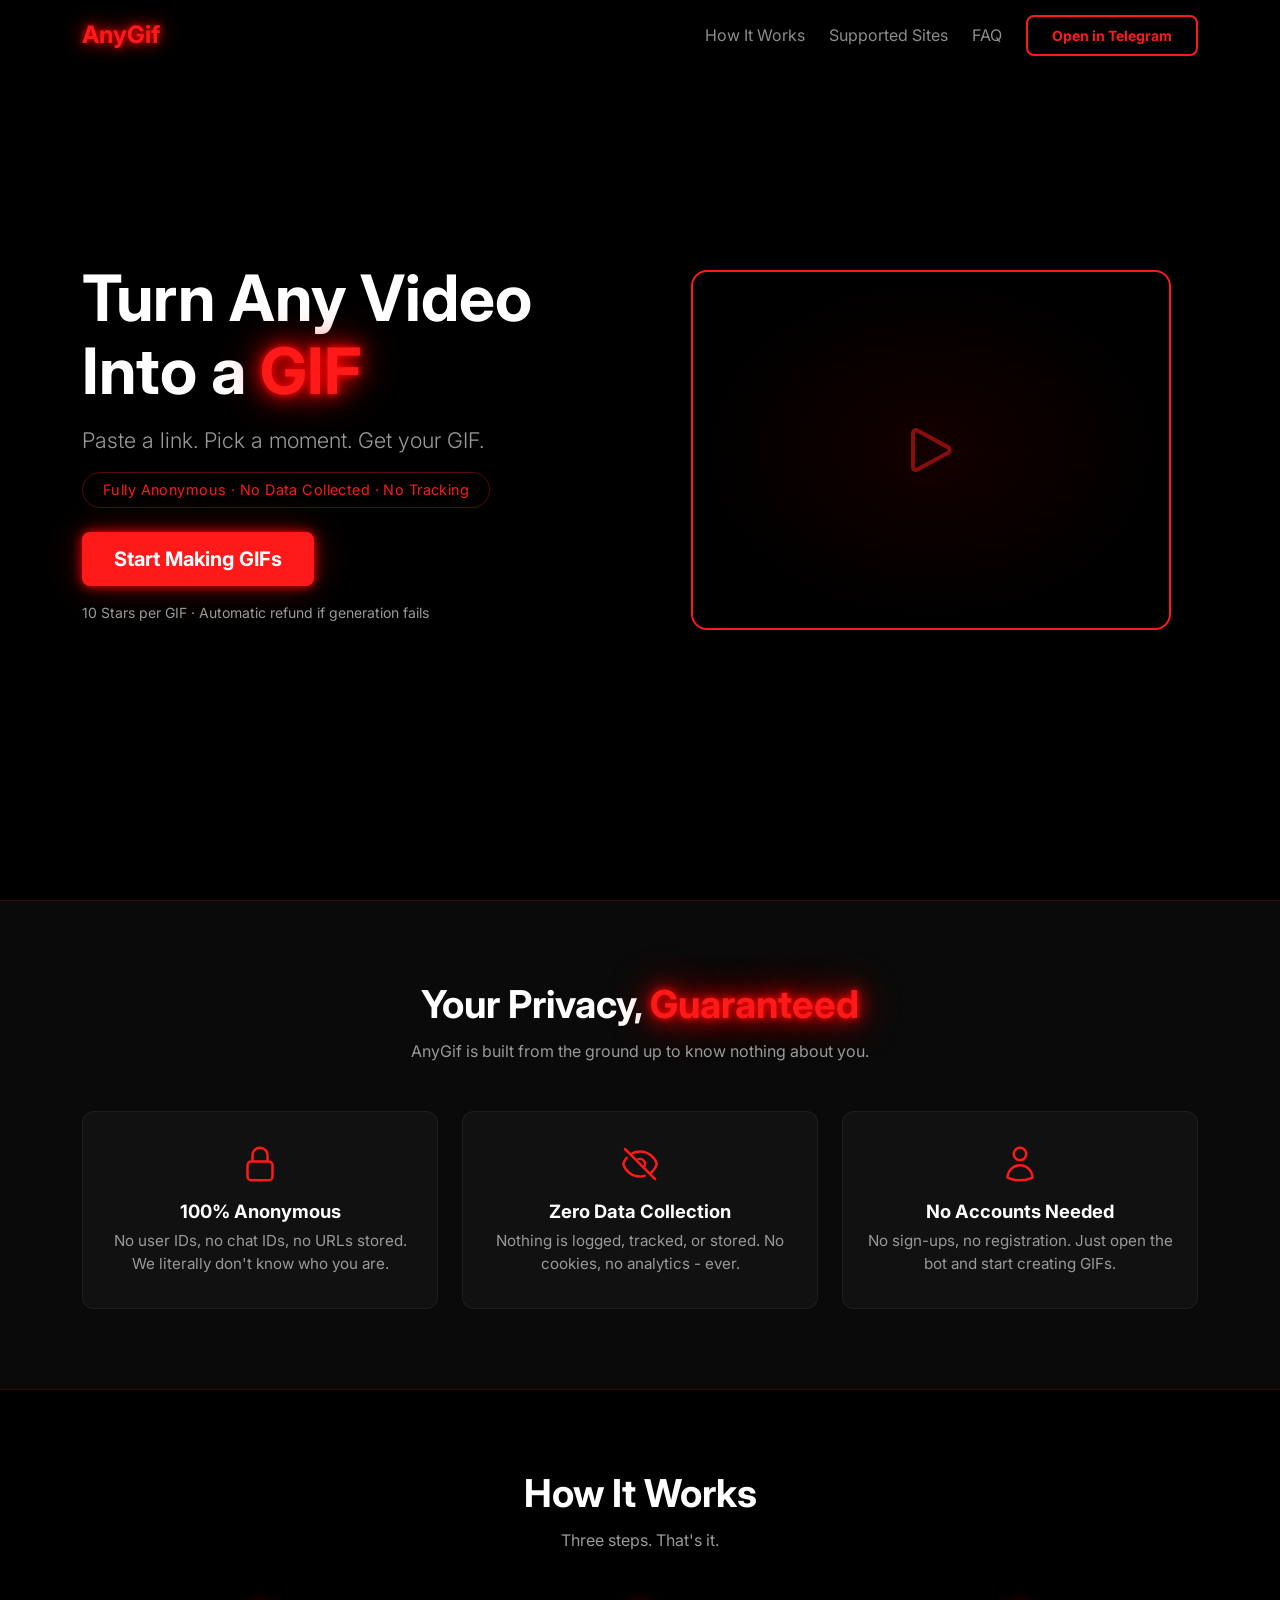
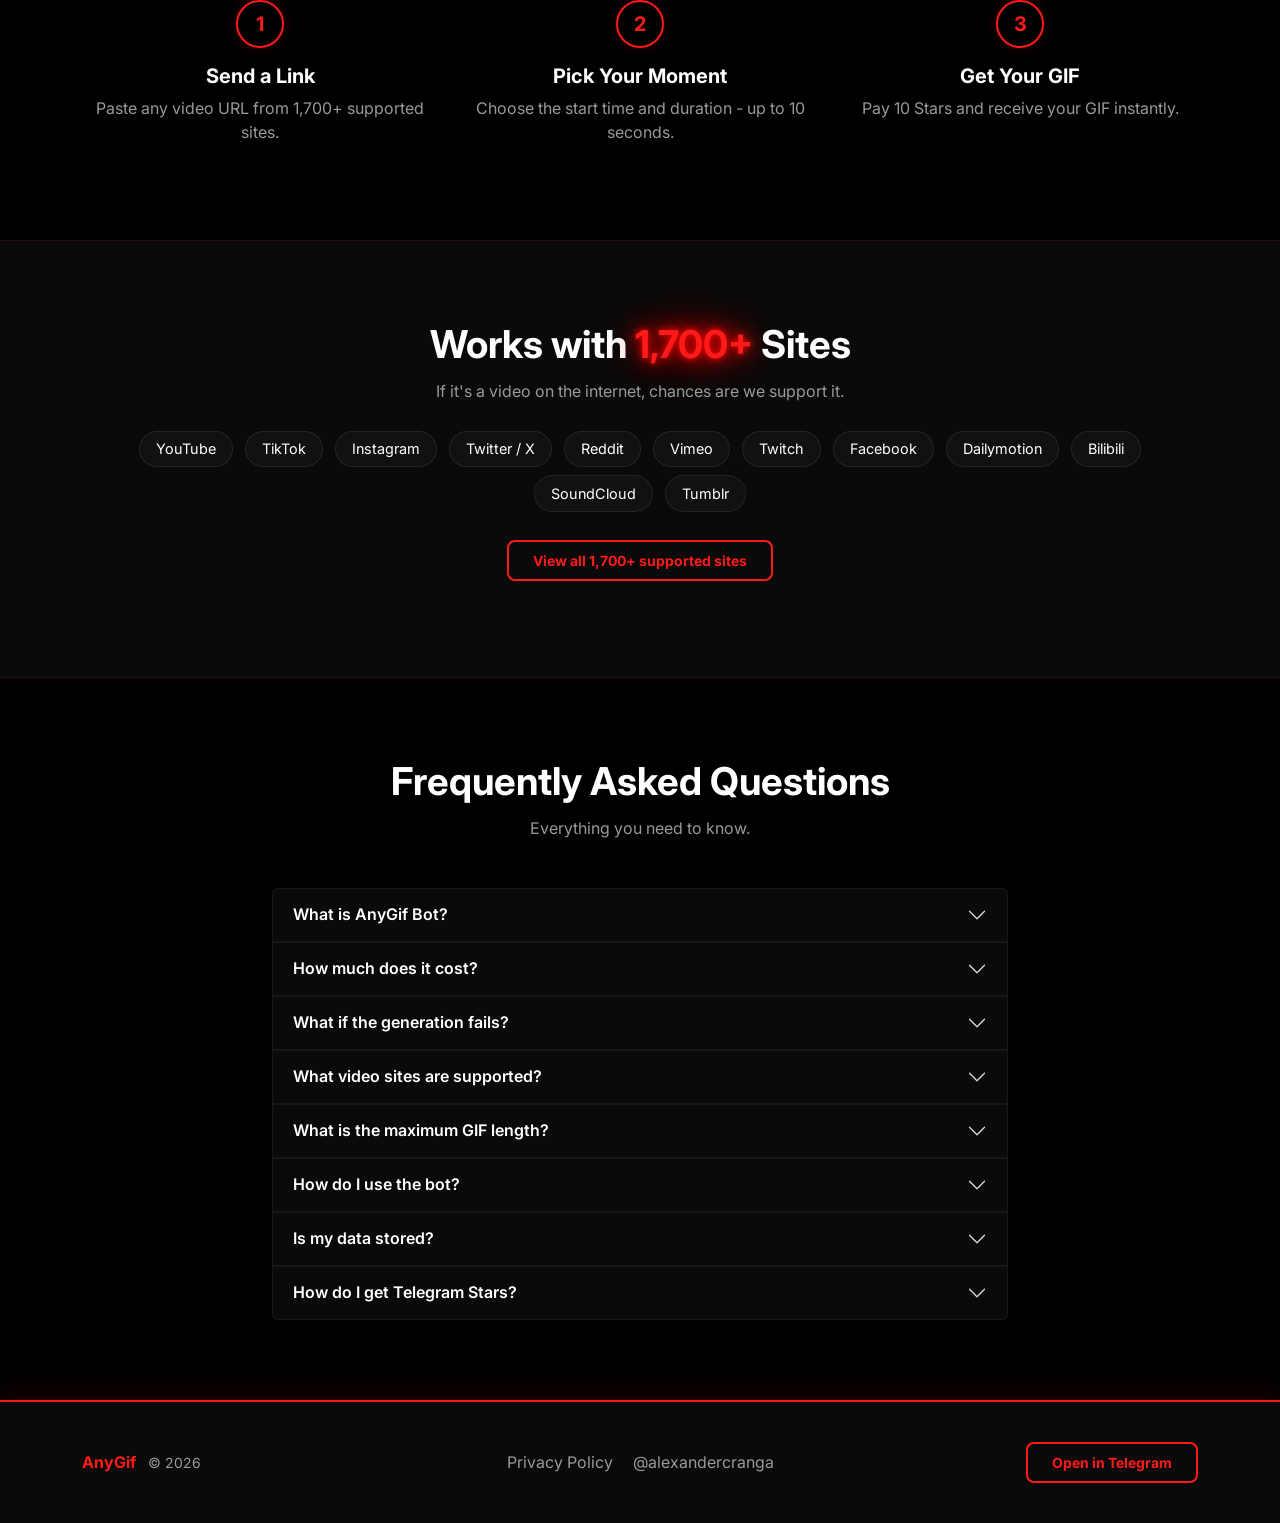
==== docs/index.html @ 960b503c "SEO" ====
<!DOCTYPE html>
<html lang="en">
<head>
  <meta charset="UTF-8">
  <meta name="viewport" content="width=device-width, initial-scale=1">
  <title>AnyGif - Turn Any Video Into a GIF | Telegram Bot</title>
  <meta name="description" content="AnyGif is a fully anonymous Telegram bot that converts any video URL into a GIF. No data collected, no tracking. Works with 1,700+ sites.">
  <link rel="canonical" href="https://alexanderkranga.github.io/anygif">

  <!-- Open Graph -->
  <meta property="og:type" content="website">
  <meta property="og:title" content="AnyGif - Turn Any Video Into a GIF">
  <meta property="og:description" content="Fully anonymous Telegram bot. Paste a link, pick a moment, get your GIF. Works with 1,700+ sites.">
  <meta property="og:url" content="https://alexanderkranga.github.io/anygif">
  <meta property="og:image" content="https://alexanderkranga.github.io/anygif/assets/og-image.png">

  <!-- Twitter Card -->
  <meta name="twitter:card" content="summary_large_image">
  <meta name="twitter:title" content="AnyGif - Turn Any Video Into a GIF">
  <meta name="twitter:description" content="Fully anonymous Telegram bot. Paste a link, pick a moment, get your GIF.">
  <meta name="twitter:image" content="https://alexanderkranga.github.io/anygif/assets/og-image.png">

  <!-- Favicon -->
  <link rel="icon" type="image/png" sizes="32x32" href="assets/favicon-32x32.png">
  <link rel="icon" type="image/x-icon" href="assets/favicon.ico">

  <!-- Fonts -->
  <link rel="preconnect" href="https://fonts.googleapis.com">
  <link rel="preconnect" href="https://fonts.gstatic.com" crossorigin>
  <link href="https://fonts.googleapis.com/css2?family=Inter:wght@400;700&display=swap" rel="stylesheet">

  <!-- Bootstrap 5 -->
  <link href="https://cdn.jsdelivr.net/npm/bootstrap@5.3.3/dist/css/bootstrap.min.css" rel="stylesheet">

  <!-- Custom -->
  <link rel="stylesheet" href="css/style.css">

  <!-- JSON-LD -->
  <script type="application/ld+json">
  {
    "@context": "https://schema.org",
    "@type": "SoftwareApplication",
    "name": "AnyGif Bot",
    "operatingSystem": "Telegram",
    "applicationCategory": "MultimediaApplication",
    "description": "Fully anonymous Telegram bot that converts any video URL into a GIF. Works with 1,700+ sites.",
    "url": "https://t.me/anygif_bot",
    "offers": {
      "@type": "Offer",
      "price": "10",
      "priceCurrency": "XTR"
    }
  }
  </script>
  <script type="application/ld+json">
  {
    "@context": "https://schema.org",
    "@type": "FAQPage",
    "mainEntity": [
      {"@type": "Question", "name": "What is AnyGif Bot?", "acceptedAnswer": {"@type": "Answer", "text": "AnyGif is a Telegram bot that converts any video URL into a GIF. Just paste a link, choose the moment you want, and get your GIF delivered right in the chat."}},
      {"@type": "Question", "name": "How much does it cost?", "acceptedAnswer": {"@type": "Answer", "text": "Each GIF costs 10 Telegram Stars. Stars are Telegram's built-in digital currency that you can purchase directly within the app."}},
      {"@type": "Question", "name": "What if the generation fails?", "acceptedAnswer": {"@type": "Answer", "text": "If your GIF fails to generate for any reason, your 10 Stars are automatically refunded. You'll never be charged for a GIF you didn't receive."}},
      {"@type": "Question", "name": "What video sites are supported?", "acceptedAnswer": {"@type": "Answer", "text": "AnyGif supports over 1,700 websites including YouTube, TikTok, Instagram, Twitter/X, Reddit, Vimeo, Twitch, adult sites, and many more."}},
      {"@type": "Question", "name": "What is the maximum GIF length?", "acceptedAnswer": {"@type": "Answer", "text": "GIFs can be up to 10 seconds long. You choose the start time and duration when creating your GIF."}},
      {"@type": "Question", "name": "Is my data stored?", "acceptedAnswer": {"@type": "Answer", "text": "No. AnyGif is fully anonymous and collects zero data. No user IDs, chat IDs, video URLs, or generated GIFs are stored. Videos are processed in real-time and immediately discarded."}},
      {"@type": "Question", "name": "How do I get Telegram Stars?", "acceptedAnswer": {"@type": "Answer", "text": "You can purchase Telegram Stars directly within the Telegram app. Go to Settings, then My Stars, or simply try to pay for a GIF and Telegram will prompt you to buy Stars."}}
    ]
  }
  </script>
</head>
<body>

  <!-- ===== Navbar ===== -->
  <nav class="navbar navbar-dark navbar-expand-md fixed-top">
    <div class="container">
      <a class="navbar-brand neon-text" href="#">AnyGif</a>
      <button class="navbar-toggler border-0" type="button" data-bs-toggle="collapse" data-bs-target="#mainNav" aria-controls="mainNav" aria-expanded="false" aria-label="Toggle navigation">
        <span class="navbar-toggler-icon"></span>
      </button>
      <div class="collapse navbar-collapse justify-content-end" id="mainNav">
        <ul class="navbar-nav align-items-center gap-2">
          <li class="nav-item"><a class="nav-link" href="#how-it-works">How It Works</a></li>
          <li class="nav-item"><a class="nav-link" href="#sites">Supported Sites</a></li>
          <li class="nav-item"><a class="nav-link" href="#faq">FAQ</a></li>
          <li class="nav-item ms-md-2">
            <a class="btn btn-neon-outline btn-sm" href="https://t.me/anygif_bot" target="_blank" rel="noopener">Open in Telegram</a>
          </li>
        </ul>
      </div>
    </div>
  </nav>

  <!-- ===== Hero ===== -->
  <section class="hero">
    <div class="container">
      <div class="row align-items-center g-5">
        <div class="col-lg-6">
          <h1>Turn Any Video<br>Into a <span class="neon-text" style="color:var(--neon)">GIF</span></h1>
          <p class="lead mt-3 mb-3">Paste a link. Pick a moment. Get your GIF.</p>
          <p class="badge-anon mb-4">Fully Anonymous &middot; No Data Collected &middot; No Tracking</p>
          <!-- Video placeholder: visible here on mobile, moves to right column on lg -->
          <div class="d-lg-none d-flex justify-content-center mb-4">
            <div class="hero-demo-placeholder">
              <svg xmlns="http://www.w3.org/2000/svg" fill="none" viewBox="0 0 24 24" stroke="currentColor" stroke-width="1.5">
                <path stroke-linecap="round" stroke-linejoin="round" d="M5.25 5.653c0-.856.917-1.398 1.667-.986l11.54 6.348a1.125 1.125 0 010 1.971l-11.54 6.347a1.125 1.125 0 01-1.667-.985V5.653z"/>
              </svg>
            </div>
          </div>
          <div>
            <a class="btn btn-neon btn-lg" href="https://t.me/anygif_bot" target="_blank" rel="noopener">Start Making GIFs</a>
          </div>
          <p class="mt-3 small" style="color:var(--text-muted)">10 Stars per GIF &middot; Automatic refund if generation fails</p>
        </div>
        <!-- Video placeholder: desktop only, right column -->
        <div class="col-lg-6 d-none d-lg-flex justify-content-center">
          <div class="hero-demo-placeholder">
            <svg xmlns="http://www.w3.org/2000/svg" fill="none" viewBox="0 0 24 24" stroke="currentColor" stroke-width="1.5">
              <path stroke-linecap="round" stroke-linejoin="round" d="M5.25 5.653c0-.856.917-1.398 1.667-.986l11.54 6.348a1.125 1.125 0 010 1.971l-11.54 6.347a1.125 1.125 0 01-1.667-.985V5.653z"/>
            </svg>
          </div>
        </div>
      </div>
    </div>
  </section>

  <!-- ===== Anonymous & Private ===== -->
  <section class="privacy-section" id="privacy-highlight">
    <div class="container text-center">
      <h2 class="section-title">Your Privacy, <span class="neon-text" style="color:var(--neon)">Guaranteed</span></h2>
      <p class="mb-5" style="color:var(--text-muted)">AnyGif is built from the ground up to know nothing about you.</p>
      <div class="row g-4 justify-content-center">
        <div class="col-md-4">
          <div class="icon-card">
            <svg xmlns="http://www.w3.org/2000/svg" fill="none" viewBox="0 0 24 24" stroke="currentColor" stroke-width="1.5">
              <path stroke-linecap="round" stroke-linejoin="round" d="M16.5 10.5V6.75a4.5 4.5 0 10-9 0v3.75m-.75 11.25h10.5a2.25 2.25 0 002.25-2.25v-6.75a2.25 2.25 0 00-2.25-2.25H6.75a2.25 2.25 0 00-2.25 2.25v6.75a2.25 2.25 0 002.25 2.25z"/>
            </svg>
            <h3>100% Anonymous</h3>
            <p>No user IDs, no chat IDs, no URLs stored. We literally don't know who you are.</p>
          </div>
        </div>
        <div class="col-md-4">
          <div class="icon-card">
            <svg xmlns="http://www.w3.org/2000/svg" fill="none" viewBox="0 0 24 24" stroke="currentColor" stroke-width="1.5">
              <path stroke-linecap="round" stroke-linejoin="round" d="M3.98 8.223A10.477 10.477 0 001.934 12c1.292 4.338 5.31 7.5 10.066 7.5.993 0 1.953-.138 2.863-.395M6.228 6.228A10.45 10.45 0 0112 4.5c4.756 0 8.773 3.162 10.065 7.498a10.523 10.523 0 01-4.293 5.774M6.228 6.228L3 3m3.228 3.228l3.65 3.65m7.894 7.894L21 21m-3.228-3.228l-3.65-3.65m0 0a3 3 0 10-4.243-4.243m4.242 4.242L9.88 9.88"/>
            </svg>
            <h3>Zero Data Collection</h3>
            <p>Nothing is logged, tracked, or stored. No cookies, no analytics - ever.</p>
          </div>
        </div>
        <div class="col-md-4">
          <div class="icon-card">
            <svg xmlns="http://www.w3.org/2000/svg" fill="none" viewBox="0 0 24 24" stroke="currentColor" stroke-width="1.5">
              <path stroke-linecap="round" stroke-linejoin="round" d="M15.75 6a3.75 3.75 0 11-7.5 0 3.75 3.75 0 017.5 0zM4.501 20.118a7.5 7.5 0 0114.998 0A17.933 17.933 0 0112 21.75c-2.676 0-5.216-.584-7.499-1.632z"/>
            </svg>
            <h3>No Accounts Needed</h3>
            <p>No sign-ups, no registration. Just open the bot and start creating GIFs.</p>
          </div>
        </div>
      </div>
    </div>
  </section>

  <!-- ===== How It Works ===== -->
  <section id="how-it-works">
    <div class="container text-center">
      <h2 class="section-title">How It Works</h2>
      <p class="mb-5" style="color:var(--text-muted)">Three steps. That's it.</p>
      <div class="row g-4">
        <div class="col-md-4">
          <div class="step-number">1</div>
          <h3 class="h5 fw-bold mb-2">Send a Link</h3>
          <p style="color:var(--text-muted)">Paste any video URL from 1,700+ supported sites.</p>
        </div>
        <div class="col-md-4">
          <div class="step-number">2</div>
          <h3 class="h5 fw-bold mb-2">Pick Your Moment</h3>
          <p style="color:var(--text-muted)">Choose the start time and duration - up to 10 seconds.</p>
        </div>
        <div class="col-md-4">
          <div class="step-number">3</div>
          <h3 class="h5 fw-bold mb-2">Get Your GIF</h3>
          <p style="color:var(--text-muted)">Pay 10 Stars and receive your GIF instantly.</p>
        </div>
      </div>
    </div>
  </section>

  <!-- ===== Supported Sites ===== -->
  <section class="privacy-section" id="sites">
    <div class="container text-center">
      <h2 class="section-title">Works with <span class="neon-text" style="color:var(--neon)">1,700+</span> Sites</h2>
      <p class="mb-4" style="color:var(--text-muted)">If it's a video on the internet, chances are we support it.</p>

      <div class="mb-4">
        <span class="site-pill">YouTube</span>
        <span class="site-pill">TikTok</span>
        <span class="site-pill">Instagram</span>
        <span class="site-pill">Twitter / X</span>
        <span class="site-pill">Reddit</span>
        <span class="site-pill">Vimeo</span>
        <span class="site-pill">Twitch</span>
        <span class="site-pill">Facebook</span>
        <span class="site-pill">Dailymotion</span>
        <span class="site-pill">Bilibili</span>
        <span class="site-pill">SoundCloud</span>
        <span class="site-pill">Tumblr</span>
      </div>

      <p>
        <button class="btn btn-neon-outline btn-sm" type="button" data-bs-toggle="collapse" data-bs-target="#allSites" aria-expanded="false" aria-controls="allSites">
          View all 1,700+ supported sites
        </button>
      </p>

      <div class="collapse" id="allSites">
        <div class="sites-expanded text-start mt-4 p-4 rounded-3" style="background:var(--surface-alt)">
          <h6>Video Platforms</h6>
          <span class="site-pill">YouTube</span>
          <span class="site-pill">Vimeo</span>
          <span class="site-pill">Dailymotion</span>
          <span class="site-pill">Bilibili</span>
          <span class="site-pill">Rumble</span>

          <h6>Social Media</h6>
          <span class="site-pill">TikTok</span>
          <span class="site-pill">Instagram</span>
          <span class="site-pill">Twitter / X</span>
          <span class="site-pill">Reddit</span>
          <span class="site-pill">Facebook</span>

          <h6>Streaming & Gaming</h6>
          <span class="site-pill">Twitch</span>
          <span class="site-pill">Crunchyroll</span>
          <span class="site-pill">VK Video</span>

          <h6>News & Media</h6>
          <span class="site-pill">BBC</span>
          <span class="site-pill">CNN</span>
          <span class="site-pill">Al Jazeera</span>

          <h6>Music</h6>
          <span class="site-pill">SoundCloud</span>
          <span class="site-pill">Bandcamp</span>
          <span class="site-pill">Audiomack</span>

          <h6>Other</h6>
          <span class="site-pill">Streamable</span>
          <span class="site-pill">Imgur</span>
          <span class="site-pill">Google Drive</span>
          <span class="site-pill">Archive.org</span>


          <p class="text-center mt-3 mb-0" style="color:var(--text-muted)"><em>...and hundreds more</em></p>
        </div>
      </div>
    </div>
  </section>

  <!-- ===== FAQ ===== -->
  <section id="faq">
    <div class="container">
      <h2 class="section-title text-center">Frequently Asked Questions</h2>
      <p class="text-center mb-5" style="color:var(--text-muted)">Everything you need to know.</p>

      <div class="row justify-content-center">
        <div class="col-lg-8">
          <div class="accordion" id="faqAccordion">

            <div class="accordion-item">
              <h2 class="accordion-header">
                <button class="accordion-button collapsed" type="button" data-bs-toggle="collapse" data-bs-target="#faq1">What is AnyGif Bot?</button>
              </h2>
              <div id="faq1" class="accordion-collapse collapse" data-bs-parent="#faqAccordion">
                <div class="accordion-body">AnyGif is a Telegram bot that converts any video URL into a GIF. Just paste a link, choose the moment you want, and get your GIF delivered right in the chat.</div>
              </div>
            </div>

            <div class="accordion-item">
              <h2 class="accordion-header">
                <button class="accordion-button collapsed" type="button" data-bs-toggle="collapse" data-bs-target="#faq2">How much does it cost?</button>
              </h2>
              <div id="faq2" class="accordion-collapse collapse" data-bs-parent="#faqAccordion">
                <div class="accordion-body">Each GIF costs 10 Telegram Stars. Stars are Telegram's built-in digital currency that you can purchase directly within the app.</div>
              </div>
            </div>

            <div class="accordion-item">
              <h2 class="accordion-header">
                <button class="accordion-button collapsed" type="button" data-bs-toggle="collapse" data-bs-target="#faq3">What if the generation fails?</button>
              </h2>
              <div id="faq3" class="accordion-collapse collapse" data-bs-parent="#faqAccordion">
                <div class="accordion-body">If your GIF fails to generate for any reason, your 10 Stars are automatically refunded. You'll never be charged for a GIF you didn't receive.</div>
              </div>
            </div>

            <div class="accordion-item">
              <h2 class="accordion-header">
                <button class="accordion-button collapsed" type="button" data-bs-toggle="collapse" data-bs-target="#faq4">What video sites are supported?</button>
              </h2>
              <div id="faq4" class="accordion-collapse collapse" data-bs-parent="#faqAccordion">
                <div class="accordion-body">AnyGif supports over 1,800 websites including YouTube, TikTok, Instagram, Twitter/X, Reddit, Vimeo, Twitch, adult sites, and many more. If it's a video on the internet, there's a good chance it works.</div>
              </div>
            </div>

            <div class="accordion-item">
              <h2 class="accordion-header">
                <button class="accordion-button collapsed" type="button" data-bs-toggle="collapse" data-bs-target="#faq5">What is the maximum GIF length?</button>
              </h2>
              <div id="faq5" class="accordion-collapse collapse" data-bs-parent="#faqAccordion">
                <div class="accordion-body">GIFs can be up to 10 seconds long. You choose the start time and duration when creating your GIF.</div>
              </div>
            </div>

            <div class="accordion-item">
              <h2 class="accordion-header">
                <button class="accordion-button collapsed" type="button" data-bs-toggle="collapse" data-bs-target="#faq6">How do I use the bot?</button>
              </h2>
              <div id="faq6" class="accordion-collapse collapse" data-bs-parent="#faqAccordion">
                <div class="accordion-body">Open <a href="https://t.me/anygif_bot" target="_blank" rel="noopener">@anygif_bot</a> in Telegram and send any video URL. The bot will guide you through selecting the start time and duration, then generate your GIF after payment.</div>
              </div>
            </div>

            <div class="accordion-item">
              <h2 class="accordion-header">
                <button class="accordion-button collapsed" type="button" data-bs-toggle="collapse" data-bs-target="#faq7">Is my data stored?</button>
              </h2>
              <div id="faq7" class="accordion-collapse collapse" data-bs-parent="#faqAccordion">
                <div class="accordion-body">No. AnyGif is fully anonymous and collects zero data. No user IDs, chat IDs, video URLs, or generated GIFs are stored. Videos are processed in real-time and immediately discarded. Read our <a href="privacy.html">Privacy Policy</a> for full details.</div>
              </div>
            </div>

            <div class="accordion-item">
              <h2 class="accordion-header">
                <button class="accordion-button collapsed" type="button" data-bs-toggle="collapse" data-bs-target="#faq8">How do I get Telegram Stars?</button>
              </h2>
              <div id="faq8" class="accordion-collapse collapse" data-bs-parent="#faqAccordion">
                <div class="accordion-body">You can purchase Telegram Stars directly within the Telegram app. Go to Settings &rarr; My Stars, or simply try to pay for a GIF and Telegram will prompt you to buy Stars if you don't have enough.</div>
              </div>
            </div>

          </div>
        </div>
      </div>
    </div>
  </section>

  <!-- ===== Footer ===== -->
  <footer>
    <div class="container">
      <div class="row align-items-center text-center text-md-start">
        <div class="col-md-4 mb-3 mb-md-0">
          <span class="fw-bold" style="color:var(--neon)">AnyGif</span>
          <span class="ms-2 small" style="color:var(--text-muted)">&copy; 2026</span>
        </div>
        <div class="col-md-4 mb-3 mb-md-0 text-md-center">
          <a href="privacy.html" class="me-3">Privacy Policy</a>
          <a href="https://x.com/alexandercranga" target="_blank" rel="noopener">@alexandercranga</a>
        </div>
        <div class="col-md-4 text-md-end">
          <a class="btn btn-neon-outline btn-sm" href="https://t.me/anygif_bot" target="_blank" rel="noopener">Open in Telegram</a>
        </div>
      </div>
    </div>
  </footer>

  <!-- Bootstrap JS -->
  <script src="https://cdn.jsdelivr.net/npm/bootstrap@5.3.3/dist/js/bootstrap.bundle.min.js"></script>
  <!-- Custom JS -->
  <script src="js/main.js"></script>
</body>
</html>
---- docs/css/style.css ----
/* ===== AnyGif Neon Theme ===== */

:root {
  --bg: #000000;
  --surface: #0a0a0a;
  --surface-alt: #111111;
  --neon: #ff1a1a;
  --neon-glow: #ff0000;
  --text: #ffffff;
  --text-muted: #999999;
  --font: 'Inter', sans-serif;
}

/* ===== Base ===== */

* { box-sizing: border-box; }

html { scroll-behavior: smooth; }

body {
  background: var(--bg);
  color: var(--text);
  font-family: var(--font);
  overflow-x: hidden;
}

::selection {
  background: var(--neon);
  color: var(--bg);
}

a { color: var(--neon); transition: opacity .2s; }
a:hover { color: var(--neon); opacity: .8; }

/* ===== Neon Utilities ===== */

.neon-text {
  text-shadow:
    0 0 7px var(--neon-glow),
    0 0 20px var(--neon-glow),
    0 0 42px var(--neon-glow);
}

.neon-glow-box {
  box-shadow:
    0 0 8px var(--neon-glow),
    0 0 24px rgba(255, 0, 0, .25);
}

/* ===== Navbar ===== */

.navbar {
  transition: background .3s, backdrop-filter .3s;
  padding: .75rem 0;
}

.navbar.scrolled {
  background: rgba(0, 0, 0, .85) !important;
  backdrop-filter: blur(12px);
  -webkit-backdrop-filter: blur(12px);
}

.navbar-brand {
  font-weight: 700;
  font-size: 1.5rem;
  color: var(--neon) !important;
  text-shadow:
    0 0 7px var(--neon-glow),
    0 0 20px var(--neon-glow);
}

/* ===== Buttons ===== */

.btn-neon {
  background: var(--neon);
  color: #fff;
  border: none;
  font-weight: 700;
  padding: .75rem 2rem;
  border-radius: .5rem;
  transition: box-shadow .25s, transform .15s;
  box-shadow: 0 0 12px var(--neon-glow), 0 0 36px rgba(255, 0, 0, .3);
}

.btn-neon:hover {
  color: #fff;
  transform: translateY(-2px);
  box-shadow: 0 0 20px var(--neon-glow), 0 0 60px rgba(255, 0, 0, .45);
}

.btn-neon-outline {
  background: transparent;
  color: var(--neon);
  border: 2px solid var(--neon);
  font-weight: 700;
  padding: .5rem 1.5rem;
  border-radius: .5rem;
  transition: box-shadow .25s, background .25s;
}

.btn-neon-outline:hover {
  color: #fff;
  background: var(--neon);
  box-shadow: 0 0 12px var(--neon-glow);
}

/* ===== Hero ===== */

.hero {
  min-height: 100vh;
  display: flex;
  align-items: center;
  position: relative;
}

.hero h1 {
  font-size: clamp(2.2rem, 6vw, 4rem);
  font-weight: 700;
  line-height: 1.15;
}

.hero .lead {
  font-size: clamp(1rem, 2.5vw, 1.35rem);
  color: var(--text-muted);
}

.hero-demo-placeholder {
  width: 100%;
  max-width: 480px;
  aspect-ratio: 4 / 3;
  border: 2px solid var(--neon);
  border-radius: 1rem;
  display: flex;
  align-items: center;
  justify-content: center;
  position: relative;
  overflow: hidden;
  animation: pulse-glow 2.5s ease-in-out infinite;
}

.hero-demo-placeholder::before {
  content: '';
  position: absolute;
  inset: 0;
  border-radius: 1rem;
  background: radial-gradient(ellipse at center, rgba(255, 0, 0, .08) 0%, transparent 70%);
}

.hero-demo-placeholder svg {
  width: 64px;
  height: 64px;
  opacity: .5;
  color: var(--neon);
}

@keyframes pulse-glow {
  0%, 100% { box-shadow: 0 0 12px var(--neon-glow), 0 0 36px rgba(255, 0, 0, .15); }
  50% { box-shadow: 0 0 24px var(--neon-glow), 0 0 72px rgba(255, 0, 0, .3); }
}

.badge-anon {
  display: inline-block;
  font-size: .9rem;
  color: var(--neon);
  border: 1px solid rgba(255, 26, 26, .35);
  border-radius: 2rem;
  padding: .4rem 1.25rem;
  letter-spacing: .03em;
}

/* ===== Sections ===== */

section { padding: 5rem 0; }

.section-title {
  font-size: clamp(1.6rem, 4vw, 2.4rem);
  font-weight: 700;
  margin-bottom: .75rem;
}

/* ===== Privacy / Anonymous Section ===== */

.privacy-section {
  background: var(--surface);
  border-top: 1px solid rgba(255, 26, 26, .15);
  border-bottom: 1px solid rgba(255, 26, 26, .15);
}

.icon-card {
  background: var(--surface-alt);
  border: 1px solid rgba(255, 255, 255, .06);
  border-radius: .75rem;
  padding: 2rem 1.5rem;
  text-align: center;
  transition: border-color .25s, box-shadow .25s;
  height: 100%;
}

.icon-card:hover {
  border-color: rgba(255, 26, 26, .3);
  box-shadow: 0 0 18px rgba(255, 0, 0, .1);
}

.icon-card svg {
  width: 40px;
  height: 40px;
  color: var(--neon);
  margin-bottom: 1rem;
}

.icon-card h3 {
  font-size: 1.15rem;
  font-weight: 700;
  margin-bottom: .5rem;
}

.icon-card p {
  color: var(--text-muted);
  font-size: .95rem;
  margin: 0;
}

/* ===== How It Works ===== */

.step-number {
  display: inline-flex;
  align-items: center;
  justify-content: center;
  width: 48px;
  height: 48px;
  border-radius: 50%;
  border: 2px solid var(--neon);
  color: var(--neon);
  font-weight: 700;
  font-size: 1.25rem;
  margin-bottom: 1rem;
  box-shadow: 0 0 12px rgba(255, 0, 0, .2);
}

/* ===== Supported Sites ===== */

.site-pill {
  display: inline-block;
  background: var(--surface-alt);
  border: 1px solid rgba(255, 255, 255, .08);
  border-radius: 2rem;
  padding: .4rem 1rem;
  font-size: .9rem;
  margin: .25rem;
  transition: border-color .2s;
}

.site-pill:hover {
  border-color: var(--neon);
}

.sites-expanded .site-pill {
  font-size: .85rem;
  padding: .3rem .85rem;
}

.sites-expanded h6 {
  color: var(--neon);
  font-weight: 700;
  font-size: .85rem;
  text-transform: uppercase;
  letter-spacing: .06em;
  margin-top: 1.25rem;
  margin-bottom: .5rem;
}

/* ===== FAQ Accordion ===== */

.accordion-item {
  background: var(--surface) !important;
  border: 1px solid rgba(255, 255, 255, .06) !important;
}

.accordion-button {
  background: var(--surface) !important;
  color: var(--text) !important;
  font-weight: 600;
  font-size: 1rem;
  box-shadow: none !important;
}

.accordion-button::after {
  filter: invert(1);
}

.accordion-button:not(.collapsed) {
  color: var(--neon) !important;
  background: var(--surface-alt) !important;
}

.accordion-body {
  background: var(--surface-alt);
  color: var(--text-muted);
  font-size: .95rem;
  line-height: 1.7;
}

/* ===== Footer ===== */

footer {
  border-top: 2px solid var(--neon);
  box-shadow: 0 -4px 24px rgba(255, 0, 0, .15);
  background: var(--surface);
  padding: 2.5rem 0;
}

footer a {
  color: var(--text-muted);
  text-decoration: none;
}

footer a:hover {
  color: var(--neon);
  opacity: 1;
}

/* ===== Privacy Page ===== */

.privacy-content h2 {
  font-size: 1.4rem;
  font-weight: 700;
  margin-top: 2.5rem;
  margin-bottom: .75rem;
  color: var(--neon);
}

.privacy-content p,
.privacy-content li {
  color: var(--text-muted);
  line-height: 1.8;
}

.privacy-content ul {
  padding-left: 1.25rem;
}

/* ===== Responsive ===== */

@media (max-width: 767.98px) {
  .hero { text-align: center; }
  .hero-demo-placeholder { margin: 0 auto 2rem; max-width: 320px; }
  section { padding: 3.5rem 0; }
  .btn-neon { width: 100%; }
}
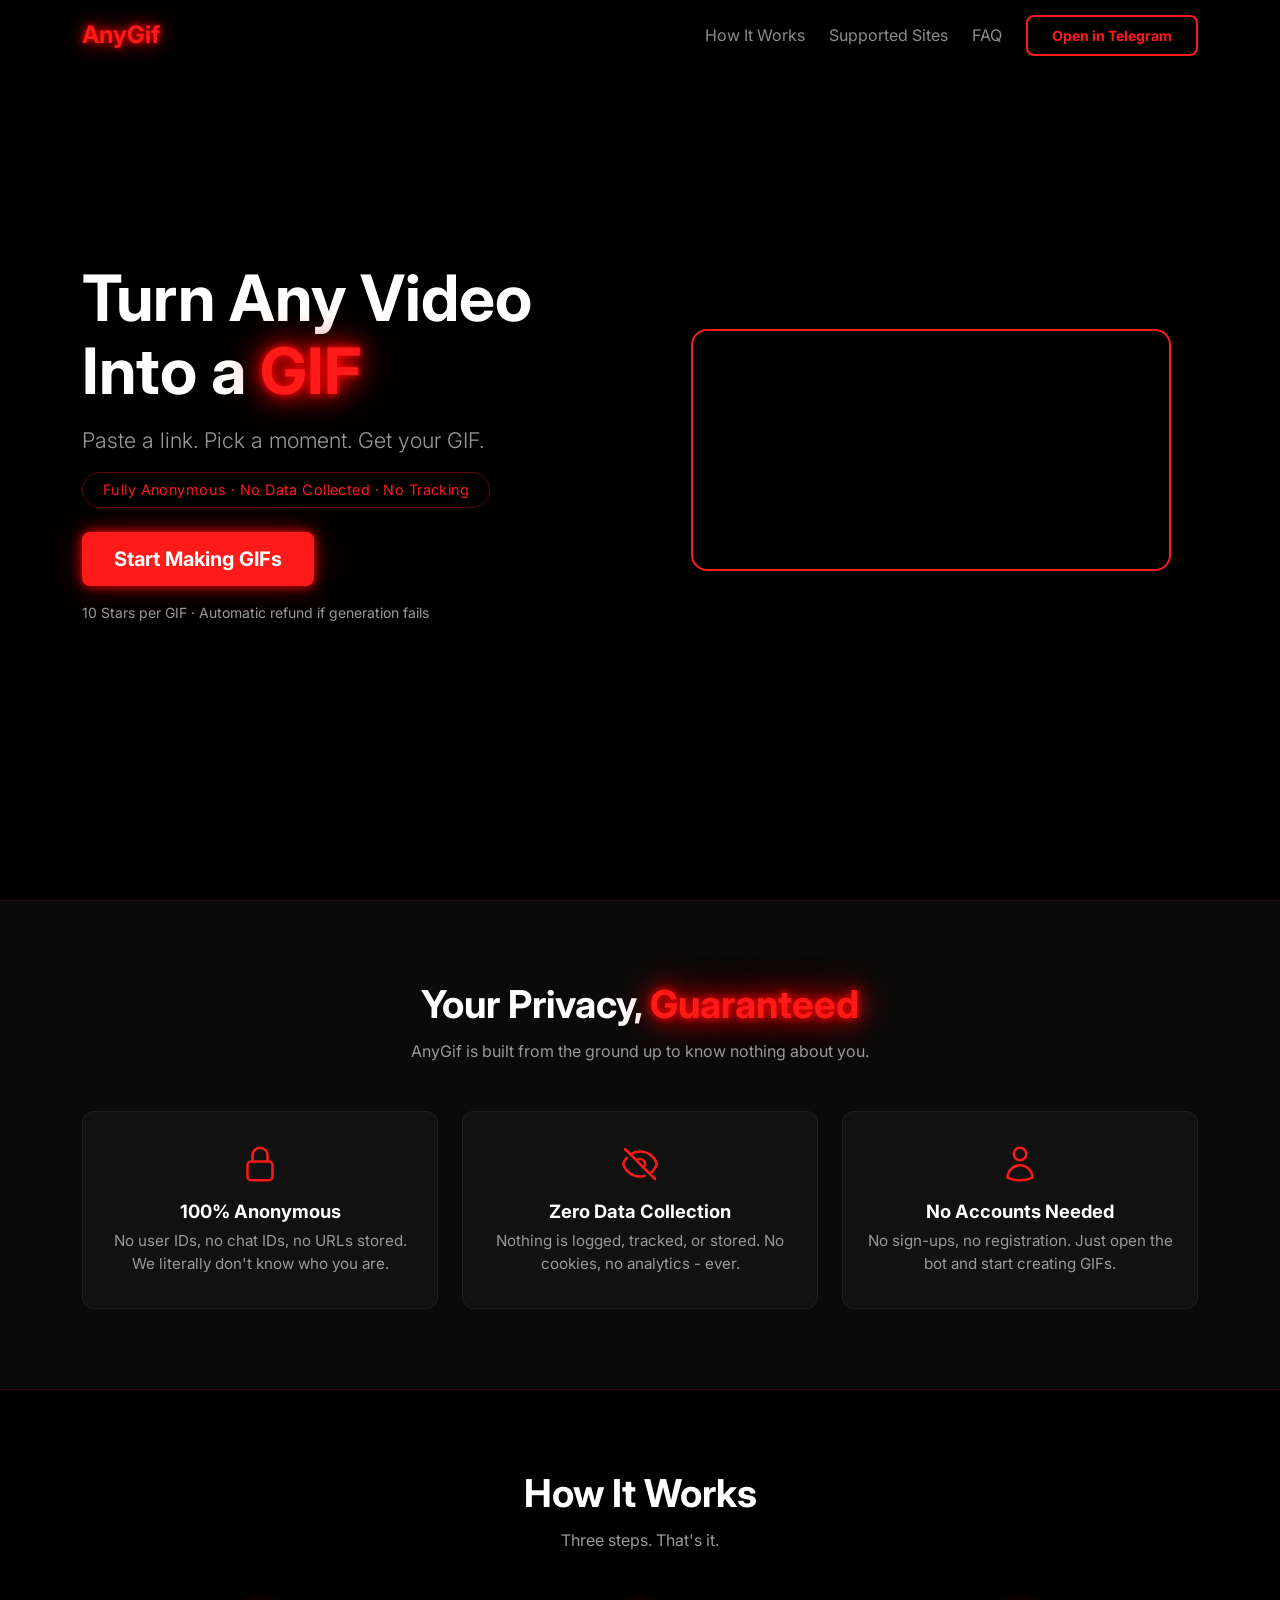
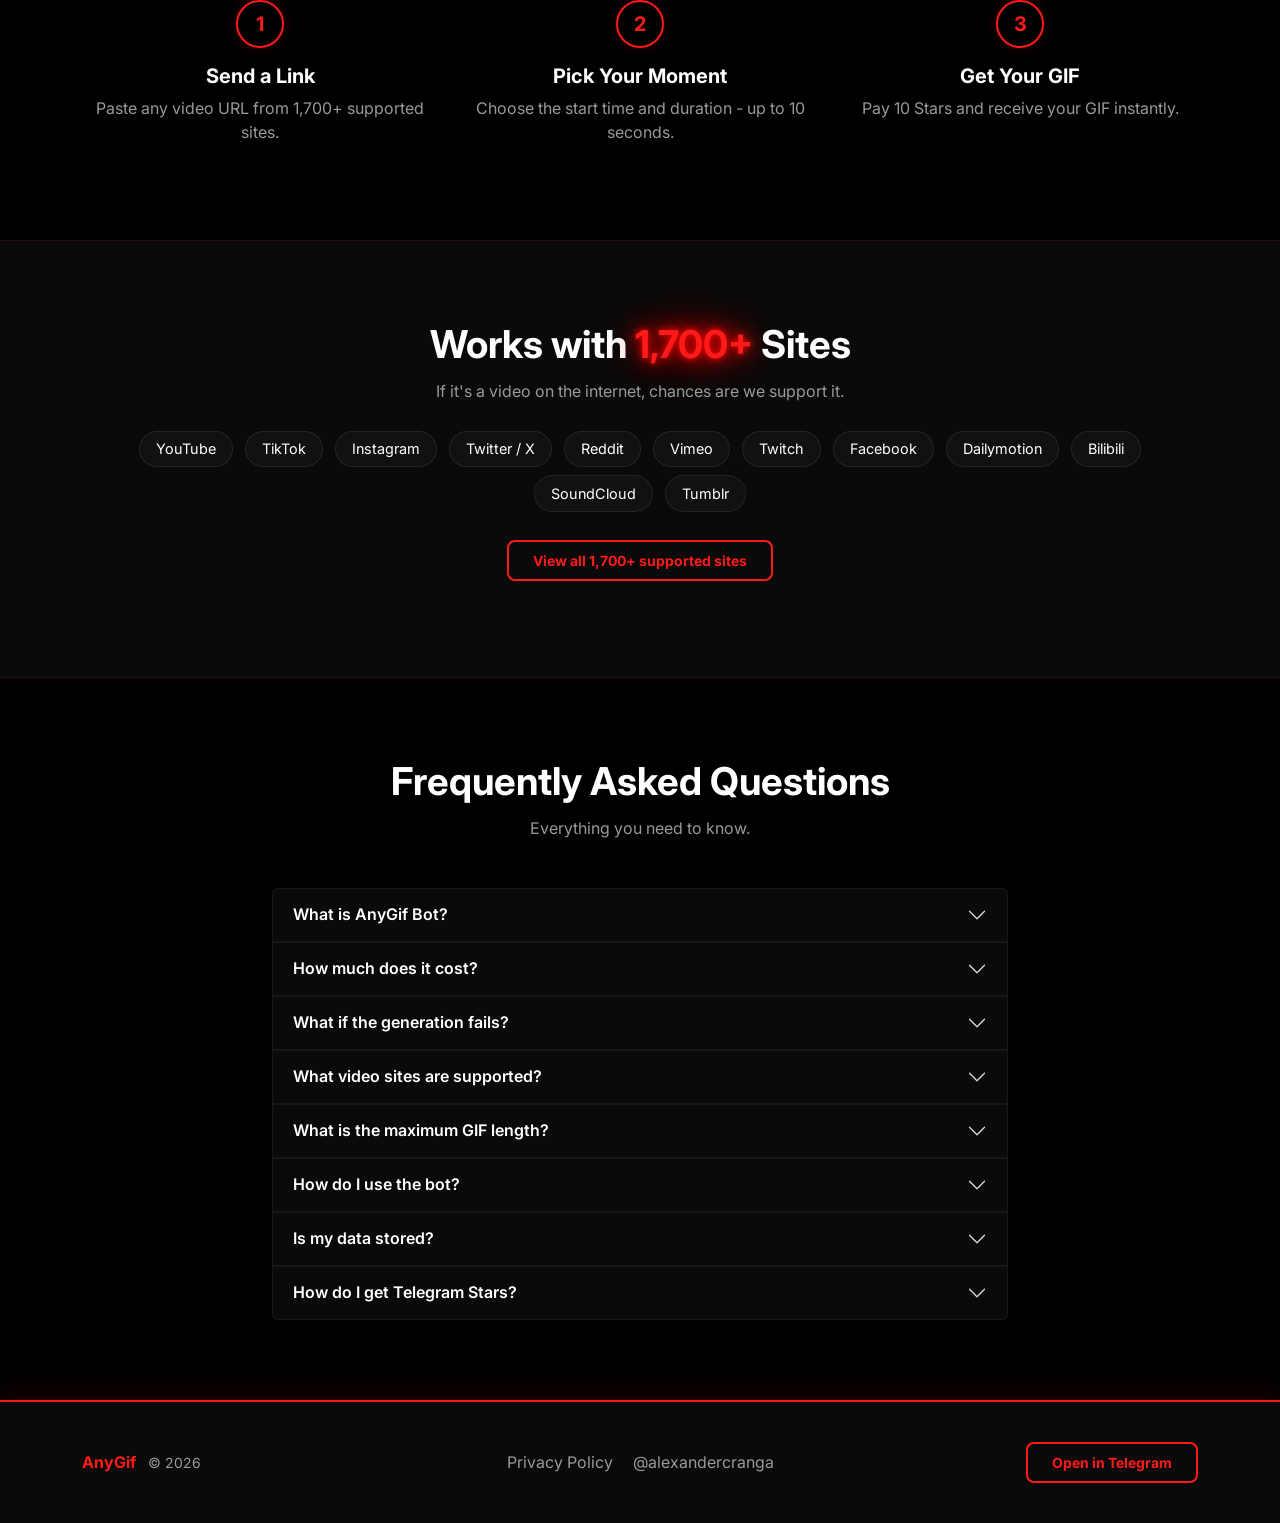
==== commit 0bc195d8: "fixes" ====
--- a/docs/index.html
+++ b/docs/index.html
@@ -3,22 +3,40 @@
 <head>
   <meta charset="UTF-8">
   <meta name="viewport" content="width=device-width, initial-scale=1">
+
+  <!-- Google tag (gtag.js) -->
+  <script async src="https://www.googletagmanager.com/gtag/js?id=G-8D807XM541"></script>
+  <script>
+    window.dataLayer = window.dataLayer || [];
+    function gtag(){dataLayer.push(arguments);}
+    gtag('js', new Date());
+    gtag('config', 'G-8D807XM541');
+  </script>
+
   <title>AnyGif - Turn Any Video Into a GIF | Telegram Bot</title>
-  <meta name="description" content="AnyGif is a fully anonymous Telegram bot that converts any video URL into a GIF. No data collected, no tracking. Works with 1,700+ sites.">
-  <link rel="canonical" href="https://alexanderkranga.github.io/anygif">
+  <meta name="description" content="AnyGif is a Telegram bot that converts any video URL into a GIF. Works with YouTube, TikTok, Instagram, Twitter, Reddit and 1,700+ sites. Fully anonymous, no data collected.">
+  <meta name="keywords" content="video to gif, telegram bot, gif maker, youtube to gif, tiktok to gif, instagram to gif, convert video to gif, gif converter, telegram gif bot, video gif converter, make gif from video, anygif">
+  <meta name="robots" content="index, follow">
+  <link rel="canonical" href="https://anygifbot.com">
 
   <!-- Open Graph -->
   <meta property="og:type" content="website">
-  <meta property="og:title" content="AnyGif - Turn Any Video Into a GIF">
-  <meta property="og:description" content="Fully anonymous Telegram bot. Paste a link, pick a moment, get your GIF. Works with 1,700+ sites.">
-  <meta property="og:url" content="https://alexanderkranga.github.io/anygif">
-  <meta property="og:image" content="https://alexanderkranga.github.io/anygif/assets/og-image.png">
+  <meta property="og:site_name" content="AnyGif">
+  <meta property="og:title" content="AnyGif - Turn Any Video Into a GIF | Telegram Bot">
+  <meta property="og:description" content="Telegram bot that converts any video URL into a GIF. YouTube, TikTok, Instagram, Twitter and 1,700+ sites. Fully anonymous.">
+  <meta property="og:url" content="https://anygifbot.com">
+  <meta property="og:image" content="https://anygifbot.com/assets/og-image.png">
+  <meta property="og:image:width" content="1200">
+  <meta property="og:image:height" content="630">
+  <meta property="og:locale" content="en_US">
 
   <!-- Twitter Card -->
   <meta name="twitter:card" content="summary_large_image">
+  <meta name="twitter:site" content="@alexandercranga">
+  <meta name="twitter:creator" content="@alexandercranga">
   <meta name="twitter:title" content="AnyGif - Turn Any Video Into a GIF">
-  <meta name="twitter:description" content="Fully anonymous Telegram bot. Paste a link, pick a moment, get your GIF.">
-  <meta name="twitter:image" content="https://alexanderkranga.github.io/anygif/assets/og-image.png">
+  <meta name="twitter:description" content="Telegram bot that converts any video into a GIF. 1,700+ sites supported. Fully anonymous.">
+  <meta name="twitter:image" content="https://anygifbot.com/assets/og-image.png">
 
   <!-- Favicon -->
   <link rel="icon" type="image/png" sizes="32x32" href="assets/favicon-32x32.png">
@@ -98,26 +116,22 @@
           <h1>Turn Any Video<br>Into a <span class="neon-text" style="color:var(--neon)">GIF</span></h1>
           <p class="lead mt-3 mb-3">Paste a link. Pick a moment. Get your GIF.</p>
           <p class="badge-anon mb-4">Fully Anonymous &middot; No Data Collected &middot; No Tracking</p>
-          <!-- Video placeholder: visible here on mobile, moves to right column on lg -->
+          <!-- Demo video: visible here on mobile, moves to right column on lg -->
           <div class="d-lg-none d-flex justify-content-center mb-4">
-            <div class="hero-demo-placeholder">
-              <svg xmlns="http://www.w3.org/2000/svg" fill="none" viewBox="0 0 24 24" stroke="currentColor" stroke-width="1.5">
-                <path stroke-linecap="round" stroke-linejoin="round" d="M5.25 5.653c0-.856.917-1.398 1.667-.986l11.54 6.348a1.125 1.125 0 010 1.971l-11.54 6.347a1.125 1.125 0 01-1.667-.985V5.653z"/>
-              </svg>
-            </div>
+            <video class="hero-demo-video" autoplay loop muted playsinline>
+              <source src="assets/hero-demo.mp4" type="video/mp4">
+            </video>
           </div>
           <div>
             <a class="btn btn-neon btn-lg" href="https://t.me/anygif_bot" target="_blank" rel="noopener">Start Making GIFs</a>
           </div>
           <p class="mt-3 small" style="color:var(--text-muted)">10 Stars per GIF &middot; Automatic refund if generation fails</p>
         </div>
-        <!-- Video placeholder: desktop only, right column -->
+        <!-- Demo video: desktop only, right column -->
         <div class="col-lg-6 d-none d-lg-flex justify-content-center">
-          <div class="hero-demo-placeholder">
-            <svg xmlns="http://www.w3.org/2000/svg" fill="none" viewBox="0 0 24 24" stroke="currentColor" stroke-width="1.5">
-              <path stroke-linecap="round" stroke-linejoin="round" d="M5.25 5.653c0-.856.917-1.398 1.667-.986l11.54 6.348a1.125 1.125 0 010 1.971l-11.54 6.347a1.125 1.125 0 01-1.667-.985V5.653z"/>
-            </svg>
-          </div>
+          <video class="hero-demo-video" autoplay loop muted playsinline>
+            <source src="assets/hero-demo.mp4" type="video/mp4">
+          </video>
         </div>
       </div>
     </div>
--- a/docs/css/style.css
+++ b/docs/css/style.css
@@ -124,33 +124,13 @@
   color: var(--text-muted);
 }
 
-.hero-demo-placeholder {
+.hero-demo-video {
   width: 100%;
   max-width: 480px;
-  aspect-ratio: 4 / 3;
   border: 2px solid var(--neon);
   border-radius: 1rem;
-  display: flex;
-  align-items: center;
-  justify-content: center;
-  position: relative;
   overflow: hidden;
   animation: pulse-glow 2.5s ease-in-out infinite;
-}
-
-.hero-demo-placeholder::before {
-  content: '';
-  position: absolute;
-  inset: 0;
-  border-radius: 1rem;
-  background: radial-gradient(ellipse at center, rgba(255, 0, 0, .08) 0%, transparent 70%);
-}
-
-.hero-demo-placeholder svg {
-  width: 64px;
-  height: 64px;
-  opacity: .5;
-  color: var(--neon);
 }
 
 @keyframes pulse-glow {
@@ -343,7 +323,7 @@
 
 @media (max-width: 767.98px) {
   .hero { text-align: center; }
-  .hero-demo-placeholder { margin: 0 auto 2rem; max-width: 320px; }
+  .hero-demo-video { margin: 0 auto 2rem; max-width: 320px; }
   section { padding: 3.5rem 0; }
   .btn-neon { width: 100%; }
 }
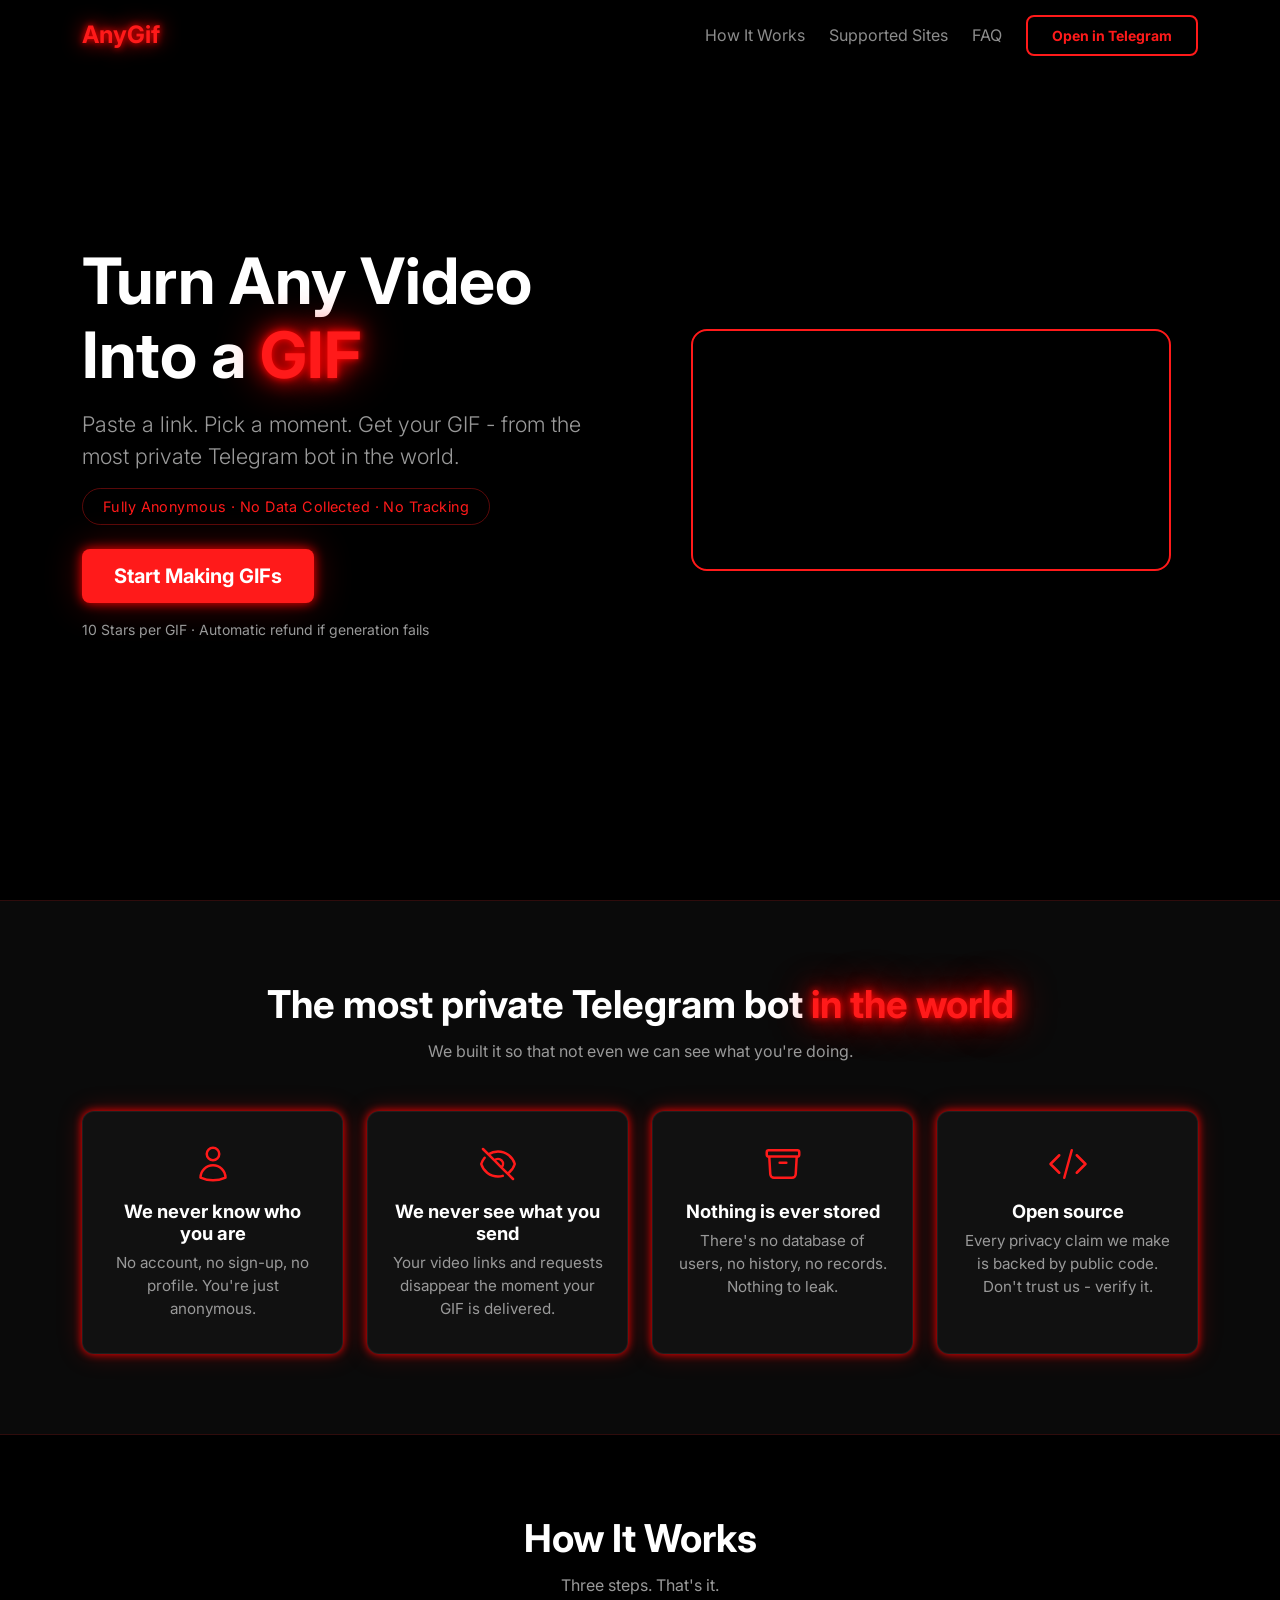
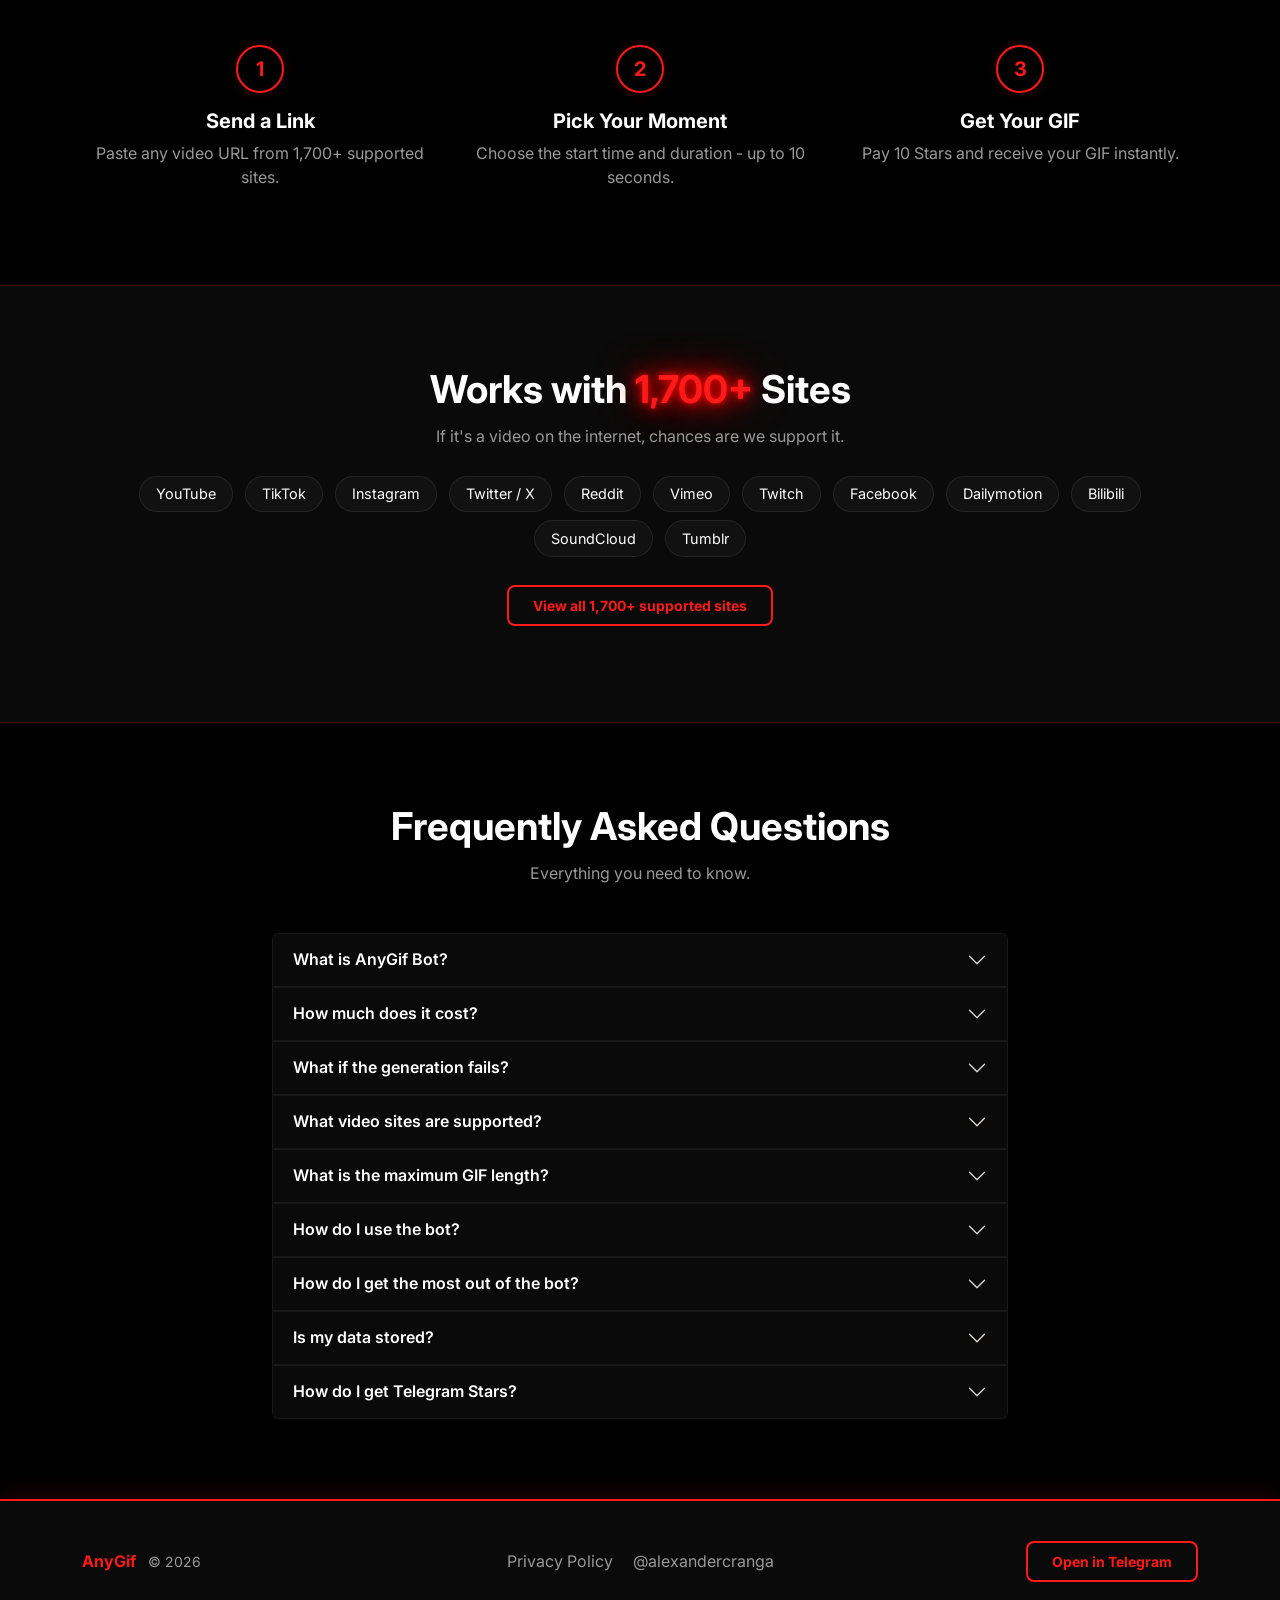
==== commit 68f83c0d: "updates" ====
--- a/docs/index.html
+++ b/docs/index.html
@@ -80,6 +80,7 @@
       {"@type": "Question", "name": "What if the generation fails?", "acceptedAnswer": {"@type": "Answer", "text": "If your GIF fails to generate for any reason, your 10 Stars are automatically refunded. You'll never be charged for a GIF you didn't receive."}},
       {"@type": "Question", "name": "What video sites are supported?", "acceptedAnswer": {"@type": "Answer", "text": "AnyGif supports over 1,700 websites including YouTube, TikTok, Instagram, Twitter/X, Reddit, Vimeo, Twitch, adult sites, and many more."}},
       {"@type": "Question", "name": "What is the maximum GIF length?", "acceptedAnswer": {"@type": "Answer", "text": "GIFs can be up to 10 seconds long. You choose the start time and duration when creating your GIF."}},
+      {"@type": "Question", "name": "How do I get the most out of the bot?", "acceptedAnswer": {"@type": "Answer", "text": "We recommend adding AnyGif as an exception so your GIFs aren't automatically saved to your camera roll. On iOS: go to Settings → Data and Storage → Save to Photos → Private Chats → Add Exception, then select AnyGif and set it to save neither photos nor videos. On Android: go to Settings → Data and Storage → Save to Gallery → Add Exception, then select AnyGif and set it to save neither photos nor videos."}},
       {"@type": "Question", "name": "Is my data stored?", "acceptedAnswer": {"@type": "Answer", "text": "No. AnyGif is fully anonymous and collects zero data. No user IDs, chat IDs, video URLs, or generated GIFs are stored. Videos are processed in real-time and immediately discarded."}},
       {"@type": "Question", "name": "How do I get Telegram Stars?", "acceptedAnswer": {"@type": "Answer", "text": "You can purchase Telegram Stars directly within the Telegram app. Go to Settings, then My Stars, or simply try to pay for a GIF and Telegram will prompt you to buy Stars."}}
     ]
@@ -114,7 +115,7 @@
       <div class="row align-items-center g-5">
         <div class="col-lg-6">
           <h1>Turn Any Video<br>Into a <span class="neon-text" style="color:var(--neon)">GIF</span></h1>
-          <p class="lead mt-3 mb-3">Paste a link. Pick a moment. Get your GIF.</p>
+          <p class="lead mt-3 mb-3">Paste a link. Pick a moment. Get your GIF - from the most private Telegram bot in the world.</p>
           <p class="badge-anon mb-4">Fully Anonymous &middot; No Data Collected &middot; No Tracking</p>
           <!-- Demo video: visible here on mobile, moves to right column on lg -->
           <div class="d-lg-none d-flex justify-content-center mb-4">
@@ -140,34 +141,43 @@
   <!-- ===== Anonymous & Private ===== -->
   <section class="privacy-section" id="privacy-highlight">
     <div class="container text-center">
-      <h2 class="section-title">Your Privacy, <span class="neon-text" style="color:var(--neon)">Guaranteed</span></h2>
-      <p class="mb-5" style="color:var(--text-muted)">AnyGif is built from the ground up to know nothing about you.</p>
+      <h2 class="section-title">The most private Telegram bot <span class="neon-text" style="color:var(--neon)">in the world</span></h2>
+      <p class="mb-5" style="color:var(--text-muted)">We built it so that not even we can see what you're doing.</p>
       <div class="row g-4 justify-content-center">
-        <div class="col-md-4">
-          <div class="icon-card">
+        <div class="col-md-6 col-lg-3">
+          <div class="icon-card neon-glow-box">
             <svg xmlns="http://www.w3.org/2000/svg" fill="none" viewBox="0 0 24 24" stroke="currentColor" stroke-width="1.5">
-              <path stroke-linecap="round" stroke-linejoin="round" d="M16.5 10.5V6.75a4.5 4.5 0 10-9 0v3.75m-.75 11.25h10.5a2.25 2.25 0 002.25-2.25v-6.75a2.25 2.25 0 00-2.25-2.25H6.75a2.25 2.25 0 00-2.25 2.25v6.75a2.25 2.25 0 002.25 2.25z"/>
+              <path stroke-linecap="round" stroke-linejoin="round" d="M15.75 6a3.75 3.75 0 11-7.5 0 3.75 3.75 0 017.5 0zM4.501 20.118a7.5 7.5 0 0114.998 0A17.933 17.933 0 0112 21.75c-2.676 0-5.216-.584-7.499-1.632z"/>
             </svg>
-            <h3>100% Anonymous</h3>
-            <p>No user IDs, no chat IDs, no URLs stored. We literally don't know who you are.</p>
-          </div>
-        </div>
-        <div class="col-md-4">
-          <div class="icon-card">
+            <h3>We never know who you are</h3>
+            <p>No account, no sign-up, no profile. You're just anonymous.</p>
+          </div>
+        </div>
+        <div class="col-md-6 col-lg-3">
+          <div class="icon-card neon-glow-box">
             <svg xmlns="http://www.w3.org/2000/svg" fill="none" viewBox="0 0 24 24" stroke="currentColor" stroke-width="1.5">
               <path stroke-linecap="round" stroke-linejoin="round" d="M3.98 8.223A10.477 10.477 0 001.934 12c1.292 4.338 5.31 7.5 10.066 7.5.993 0 1.953-.138 2.863-.395M6.228 6.228A10.45 10.45 0 0112 4.5c4.756 0 8.773 3.162 10.065 7.498a10.523 10.523 0 01-4.293 5.774M6.228 6.228L3 3m3.228 3.228l3.65 3.65m7.894 7.894L21 21m-3.228-3.228l-3.65-3.65m0 0a3 3 0 10-4.243-4.243m4.242 4.242L9.88 9.88"/>
             </svg>
-            <h3>Zero Data Collection</h3>
-            <p>Nothing is logged, tracked, or stored. No cookies, no analytics - ever.</p>
-          </div>
-        </div>
-        <div class="col-md-4">
-          <div class="icon-card">
+            <h3>We never see what you send</h3>
+            <p>Your video links and requests disappear the moment your GIF is delivered.</p>
+          </div>
+        </div>
+        <div class="col-md-6 col-lg-3">
+          <div class="icon-card neon-glow-box">
             <svg xmlns="http://www.w3.org/2000/svg" fill="none" viewBox="0 0 24 24" stroke="currentColor" stroke-width="1.5">
-              <path stroke-linecap="round" stroke-linejoin="round" d="M15.75 6a3.75 3.75 0 11-7.5 0 3.75 3.75 0 017.5 0zM4.501 20.118a7.5 7.5 0 0114.998 0A17.933 17.933 0 0112 21.75c-2.676 0-5.216-.584-7.499-1.632z"/>
+              <path stroke-linecap="round" stroke-linejoin="round" d="M20.25 7.5l-.625 10.632a2.25 2.25 0 01-2.247 2.118H6.622a2.25 2.25 0 01-2.247-2.118L3.75 7.5M10 11.25h4M3.375 7.5h17.25c.621 0 1.125-.504 1.125-1.125v-1.5c0-.621-.504-1.125-1.125-1.125H3.375c-.621 0-1.125.504-1.125 1.125v1.5c0 .621.504 1.125 1.125 1.125z"/>
             </svg>
-            <h3>No Accounts Needed</h3>
-            <p>No sign-ups, no registration. Just open the bot and start creating GIFs.</p>
+            <h3>Nothing is ever stored</h3>
+            <p>There's no database of users, no history, no records. Nothing to leak.</p>
+          </div>
+        </div>
+        <div class="col-md-6 col-lg-3">
+          <div class="icon-card neon-glow-box">
+            <svg xmlns="http://www.w3.org/2000/svg" fill="none" viewBox="0 0 24 24" stroke="currentColor" stroke-width="1.5">
+              <path stroke-linecap="round" stroke-linejoin="round" d="M17.25 6.75L22.5 12l-5.25 5.25m-10.5 0L1.5 12l5.25-5.25m7.5-3l-4.5 16.5"/>
+            </svg>
+            <h3>Open source</h3>
+            <p>Every privacy claim we make is backed by public code. Don't trust us - verify it.</p>
           </div>
         </div>
       </div>
@@ -336,10 +346,19 @@
 
             <div class="accordion-item">
               <h2 class="accordion-header">
+                <button class="accordion-button collapsed" type="button" data-bs-toggle="collapse" data-bs-target="#faq6b">How do I get the most out of the bot?</button>
+              </h2>
+              <div id="faq6b" class="accordion-collapse collapse" data-bs-parent="#faqAccordion">
+                <div class="accordion-body">We recommend adding AnyGif as an exception so your GIFs aren't automatically saved to your camera roll. On <strong>iOS</strong>: go to <strong>Settings → Data and Storage → Save to Photos → Private Chats → Add Exception</strong>, then select AnyGif and set it to save neither photos nor videos. On <strong>Android</strong>: go to <strong>Settings → Data and Storage → Save to Gallery → Add Exception</strong>, then select AnyGif and set it to save neither photos nor videos.</div>
+              </div>
+            </div>
+
+            <div class="accordion-item">
+              <h2 class="accordion-header">
                 <button class="accordion-button collapsed" type="button" data-bs-toggle="collapse" data-bs-target="#faq7">Is my data stored?</button>
               </h2>
               <div id="faq7" class="accordion-collapse collapse" data-bs-parent="#faqAccordion">
-                <div class="accordion-body">No. AnyGif is fully anonymous and collects zero data. No user IDs, chat IDs, video URLs, or generated GIFs are stored. Videos are processed in real-time and immediately discarded. Read our <a href="privacy.html">Privacy Policy</a> for full details.</div>
+                <div class="accordion-body">Nothing. Your video link and request are used to create your GIF and then immediately discarded. We have no record of what you asked for, who you are, or that you ever used the bot. Read our <a href="privacy.html">Privacy Policy</a> for full details.</div>
               </div>
             </div>
 
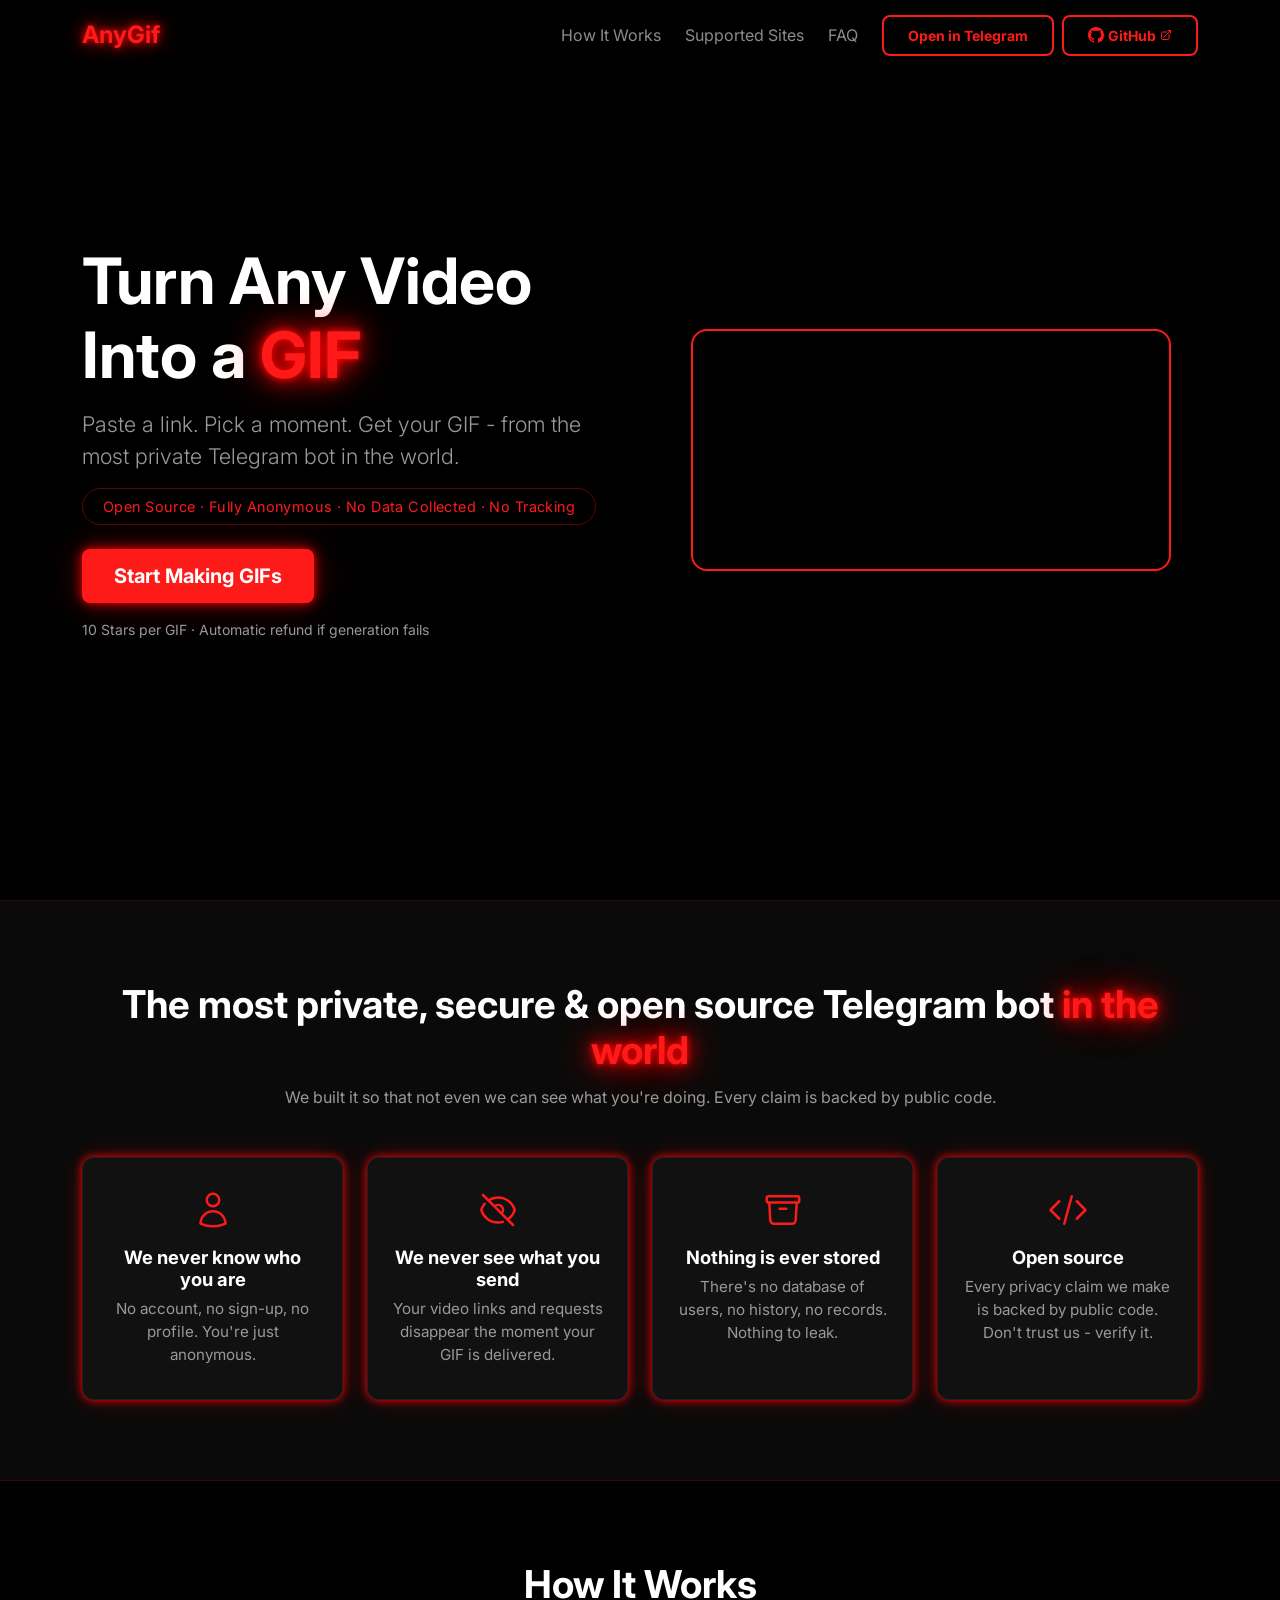
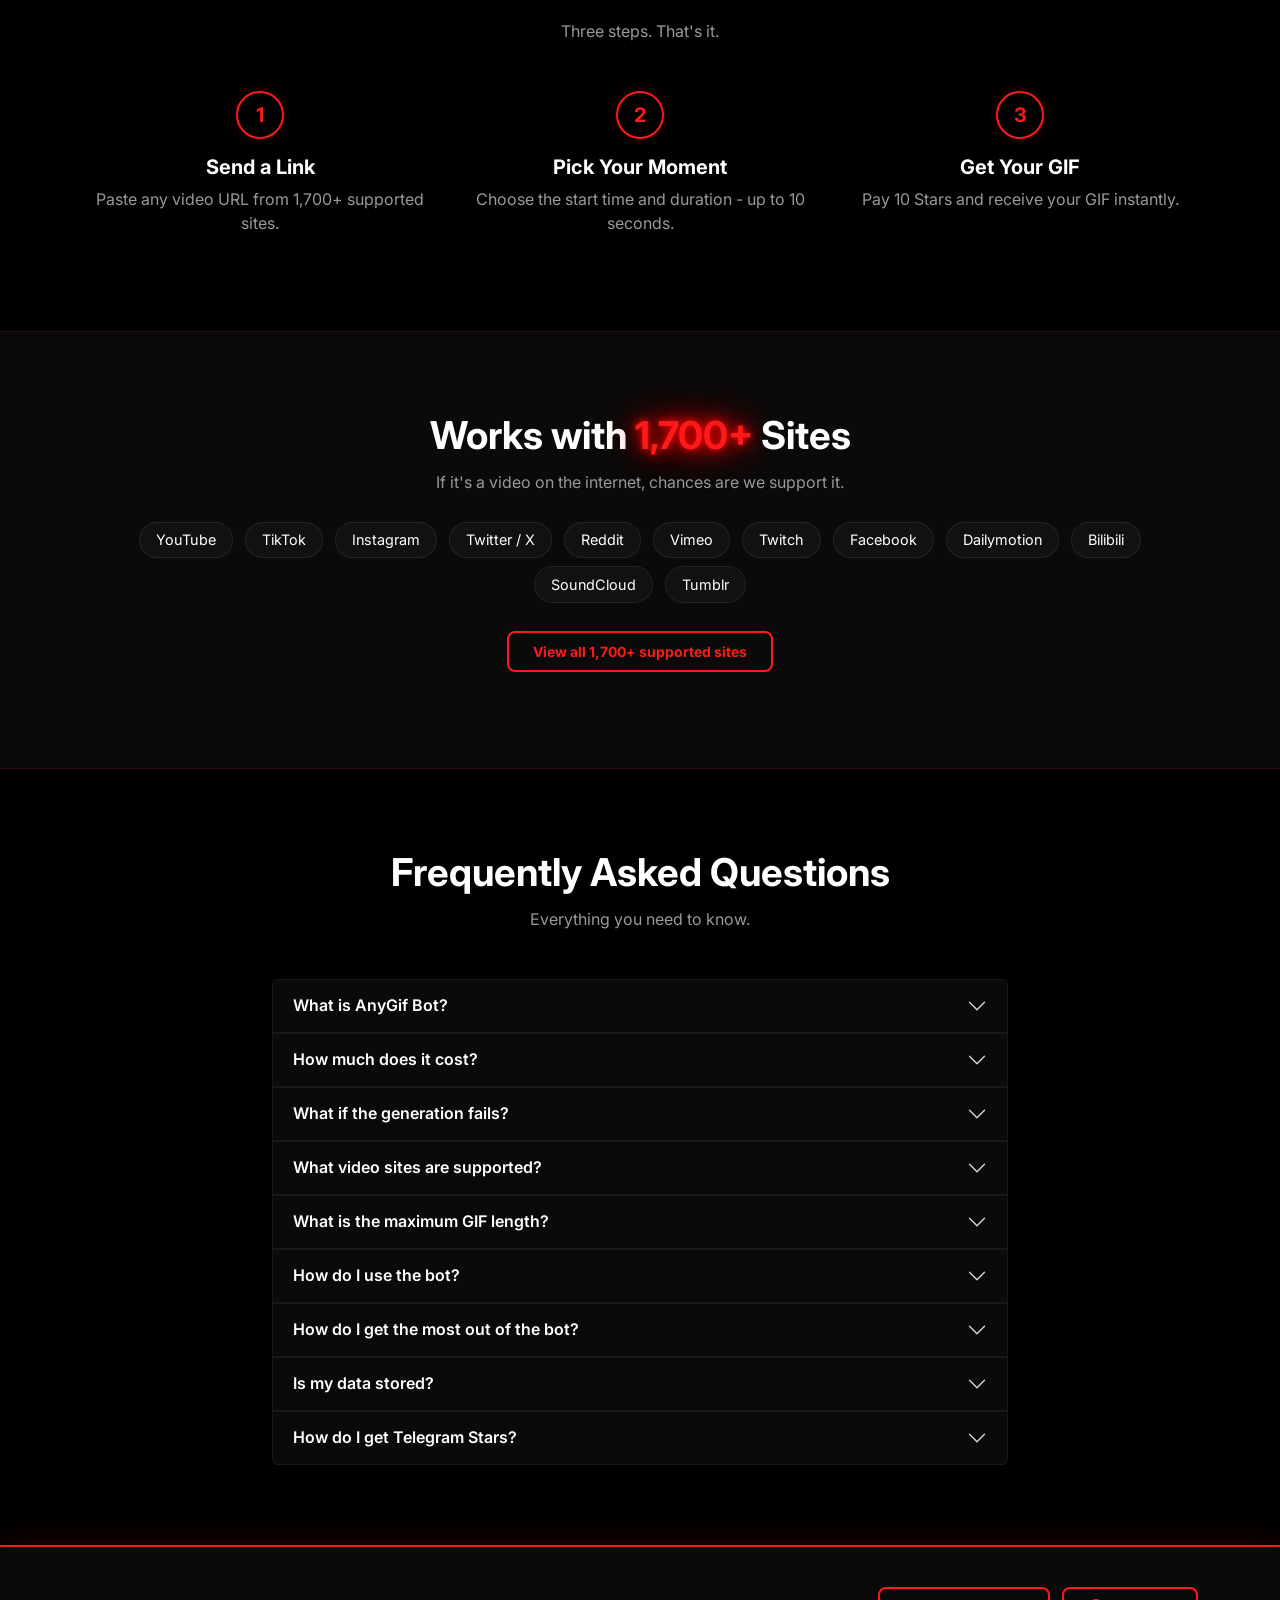
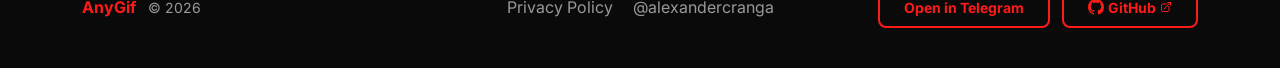
==== commit 9350253e: "Generated GIF counter" ====
--- a/docs/index.html
+++ b/docs/index.html
@@ -13,8 +13,8 @@
     gtag('config', 'G-8D807XM541');
   </script>
 
-  <title>AnyGif - Turn Any Video Into a GIF | Telegram Bot</title>
-  <meta name="description" content="AnyGif is a Telegram bot that converts any video URL into a GIF. Works with YouTube, TikTok, Instagram, Twitter, Reddit and 1,700+ sites. Fully anonymous, no data collected.">
+  <title>AnyGif - Open Source, Private & Secure Telegram Bot | Turn Any Video Into a GIF</title>
+  <meta name="description" content="AnyGif is an open source, private and secure Telegram bot that converts any video URL into a GIF. Works with YouTube, TikTok, Instagram, Twitter, Reddit and 1,700+ sites. Fully anonymous, no data collected.">
   <meta name="keywords" content="video to gif, telegram bot, gif maker, youtube to gif, tiktok to gif, instagram to gif, convert video to gif, gif converter, telegram gif bot, video gif converter, make gif from video, anygif">
   <meta name="robots" content="index, follow">
   <link rel="canonical" href="https://anygifbot.com">
@@ -22,8 +22,8 @@
   <!-- Open Graph -->
   <meta property="og:type" content="website">
   <meta property="og:site_name" content="AnyGif">
-  <meta property="og:title" content="AnyGif - Turn Any Video Into a GIF | Telegram Bot">
-  <meta property="og:description" content="Telegram bot that converts any video URL into a GIF. YouTube, TikTok, Instagram, Twitter and 1,700+ sites. Fully anonymous.">
+  <meta property="og:title" content="AnyGif - Open Source, Private & Secure Telegram Bot">
+  <meta property="og:description" content="Open source, private and secure Telegram bot that converts any video URL into a GIF. YouTube, TikTok, Instagram, Twitter and 1,700+ sites. Fully anonymous.">
   <meta property="og:url" content="https://anygifbot.com">
   <meta property="og:image" content="https://anygifbot.com/assets/og-image.png">
   <meta property="og:image:width" content="1200">
@@ -34,8 +34,8 @@
   <meta name="twitter:card" content="summary_large_image">
   <meta name="twitter:site" content="@alexandercranga">
   <meta name="twitter:creator" content="@alexandercranga">
-  <meta name="twitter:title" content="AnyGif - Turn Any Video Into a GIF">
-  <meta name="twitter:description" content="Telegram bot that converts any video into a GIF. 1,700+ sites supported. Fully anonymous.">
+  <meta name="twitter:title" content="AnyGif - Open Source, Private & Secure Telegram Bot">
+  <meta name="twitter:description" content="Open source, private and secure Telegram bot that converts any video into a GIF. 1,700+ sites supported. Fully anonymous.">
   <meta name="twitter:image" content="https://anygifbot.com/assets/og-image.png">
 
   <!-- Favicon -->
@@ -61,7 +61,7 @@
     "name": "AnyGif Bot",
     "operatingSystem": "Telegram",
     "applicationCategory": "MultimediaApplication",
-    "description": "Fully anonymous Telegram bot that converts any video URL into a GIF. Works with 1,700+ sites.",
+    "description": "Open source, private and secure Telegram bot that converts any video URL into a GIF. Fully anonymous, zero data collected. Works with 1,700+ sites.",
     "url": "https://t.me/anygif_bot",
     "offers": {
       "@type": "Offer",
@@ -104,6 +104,13 @@
           <li class="nav-item ms-md-2">
             <a class="btn btn-neon-outline btn-sm" href="https://t.me/anygif_bot" target="_blank" rel="noopener">Open in Telegram</a>
           </li>
+          <li class="nav-item">
+            <a class="btn btn-neon-outline btn-sm d-flex align-items-center gap-1" href="https://github.com/alexanderkranga/anygif" target="_blank" rel="noopener">
+              <svg xmlns="http://www.w3.org/2000/svg" width="16" height="16" fill="currentColor" viewBox="0 0 16 16" aria-hidden="true"><path d="M8 0C3.58 0 0 3.58 0 8c0 3.54 2.29 6.53 5.47 7.59.4.07.55-.17.55-.38 0-.19-.01-.82-.01-1.49-2.01.37-2.53-.49-2.69-.94-.09-.23-.48-.94-.82-1.13-.28-.15-.68-.52-.01-.53.63-.01 1.08.58 1.23.82.72 1.21 1.87.87 2.33.66.07-.52.28-.87.51-1.07-1.78-.2-3.64-.89-3.64-3.95 0-.87.31-1.59.82-2.15-.08-.2-.36-1.02.08-2.12 0 0 .67-.21 2.2.82.64-.18 1.32-.27 2-.27s1.36.09 2 .27c1.53-1.04 2.2-.82 2.2-.82.44 1.1.16 1.92.08 2.12.51.56.82 1.27.82 2.15 0 3.07-1.87 3.75-3.65 3.95.29.25.54.73.54 1.48 0 1.07-.01 1.93-.01 2.2 0 .21.15.46.55.38A8.01 8.01 0 0 0 16 8c0-4.42-3.58-8-8-8"/></svg>
+              GitHub
+              <svg xmlns="http://www.w3.org/2000/svg" width="12" height="12" fill="none" viewBox="0 0 24 24" stroke="currentColor" stroke-width="2" aria-hidden="true"><path stroke-linecap="round" stroke-linejoin="round" d="M13.5 6H5.25A2.25 2.25 0 0 0 3 8.25v10.5A2.25 2.25 0 0 0 5.25 21h10.5A2.25 2.25 0 0 0 18 18.75V10.5m-10.5 6L21 3m0 0h-5.25M21 3v5.25"/></svg>
+            </a>
+          </li>
         </ul>
       </div>
     </div>
@@ -116,15 +123,16 @@
         <div class="col-lg-6">
           <h1>Turn Any Video<br>Into a <span class="neon-text" style="color:var(--neon)">GIF</span></h1>
           <p class="lead mt-3 mb-3">Paste a link. Pick a moment. Get your GIF - from the most private Telegram bot in the world.</p>
-          <p class="badge-anon mb-4">Fully Anonymous &middot; No Data Collected &middot; No Tracking</p>
+          <p class="badge-anon mb-4">Open Source &middot; Fully Anonymous &middot; No Data Collected &middot; No Tracking</p>
           <!-- Demo video: visible here on mobile, moves to right column on lg -->
           <div class="d-lg-none d-flex justify-content-center mb-4">
             <video class="hero-demo-video" autoplay loop muted playsinline>
               <source src="assets/hero-demo.mp4" type="video/mp4">
             </video>
           </div>
-          <div>
+          <div class="d-flex align-items-center gap-3 flex-wrap">
             <a class="btn btn-neon btn-lg" href="https://t.me/anygif_bot" target="_blank" rel="noopener">Start Making GIFs</a>
+            <span id="gif-count" class="small" style="color:var(--text-muted);opacity:0;transition:opacity .4s"></span>
           </div>
           <p class="mt-3 small" style="color:var(--text-muted)">10 Stars per GIF &middot; Automatic refund if generation fails</p>
         </div>
@@ -141,8 +149,8 @@
   <!-- ===== Anonymous & Private ===== -->
   <section class="privacy-section" id="privacy-highlight">
     <div class="container text-center">
-      <h2 class="section-title">The most private Telegram bot <span class="neon-text" style="color:var(--neon)">in the world</span></h2>
-      <p class="mb-5" style="color:var(--text-muted)">We built it so that not even we can see what you're doing.</p>
+      <h2 class="section-title">The most private, secure &amp; open source Telegram bot <span class="neon-text" style="color:var(--neon)">in the world</span></h2>
+      <p class="mb-5" style="color:var(--text-muted)">We built it so that not even we can see what you're doing. Every claim is backed by public code.</p>
       <div class="row g-4 justify-content-center">
         <div class="col-md-6 col-lg-3">
           <div class="icon-card neon-glow-box">
@@ -391,6 +399,11 @@
         </div>
         <div class="col-md-4 text-md-end">
           <a class="btn btn-neon-outline btn-sm" href="https://t.me/anygif_bot" target="_blank" rel="noopener">Open in Telegram</a>
+          <a class="btn btn-neon-outline btn-sm ms-2 d-inline-flex align-items-center gap-1" href="https://github.com/alexanderkranga/anygif" target="_blank" rel="noopener">
+            <svg xmlns="http://www.w3.org/2000/svg" width="16" height="16" fill="currentColor" viewBox="0 0 16 16" aria-hidden="true"><path d="M8 0C3.58 0 0 3.58 0 8c0 3.54 2.29 6.53 5.47 7.59.4.07.55-.17.55-.38 0-.19-.01-.82-.01-1.49-2.01.37-2.53-.49-2.69-.94-.09-.23-.48-.94-.82-1.13-.28-.15-.68-.52-.01-.53.63-.01 1.08.58 1.23.82.72 1.21 1.87.87 2.33.66.07-.52.28-.87.51-1.07-1.78-.2-3.64-.89-3.64-3.95 0-.87.31-1.59.82-2.15-.08-.2-.36-1.02.08-2.12 0 0 .67-.21 2.2.82.64-.18 1.32-.27 2-.27s1.36.09 2 .27c1.53-1.04 2.2-.82 2.2-.82.44 1.1.16 1.92.08 2.12.51.56.82 1.27.82 2.15 0 3.07-1.87 3.75-3.65 3.95.29.25.54.73.54 1.48 0 1.07-.01 1.93-.01 2.2 0 .21.15.46.55.38A8.01 8.01 0 0 0 16 8c0-4.42-3.58-8-8-8"/></svg>
+            GitHub
+            <svg xmlns="http://www.w3.org/2000/svg" width="12" height="12" fill="none" viewBox="0 0 24 24" stroke="currentColor" stroke-width="2" aria-hidden="true"><path stroke-linecap="round" stroke-linejoin="round" d="M13.5 6H5.25A2.25 2.25 0 0 0 3 8.25v10.5A2.25 2.25 0 0 0 5.25 21h10.5A2.25 2.25 0 0 0 18 18.75V10.5m-10.5 6L21 3m0 0h-5.25M21 3v5.25"/></svg>
+          </a>
         </div>
       </div>
     </div>
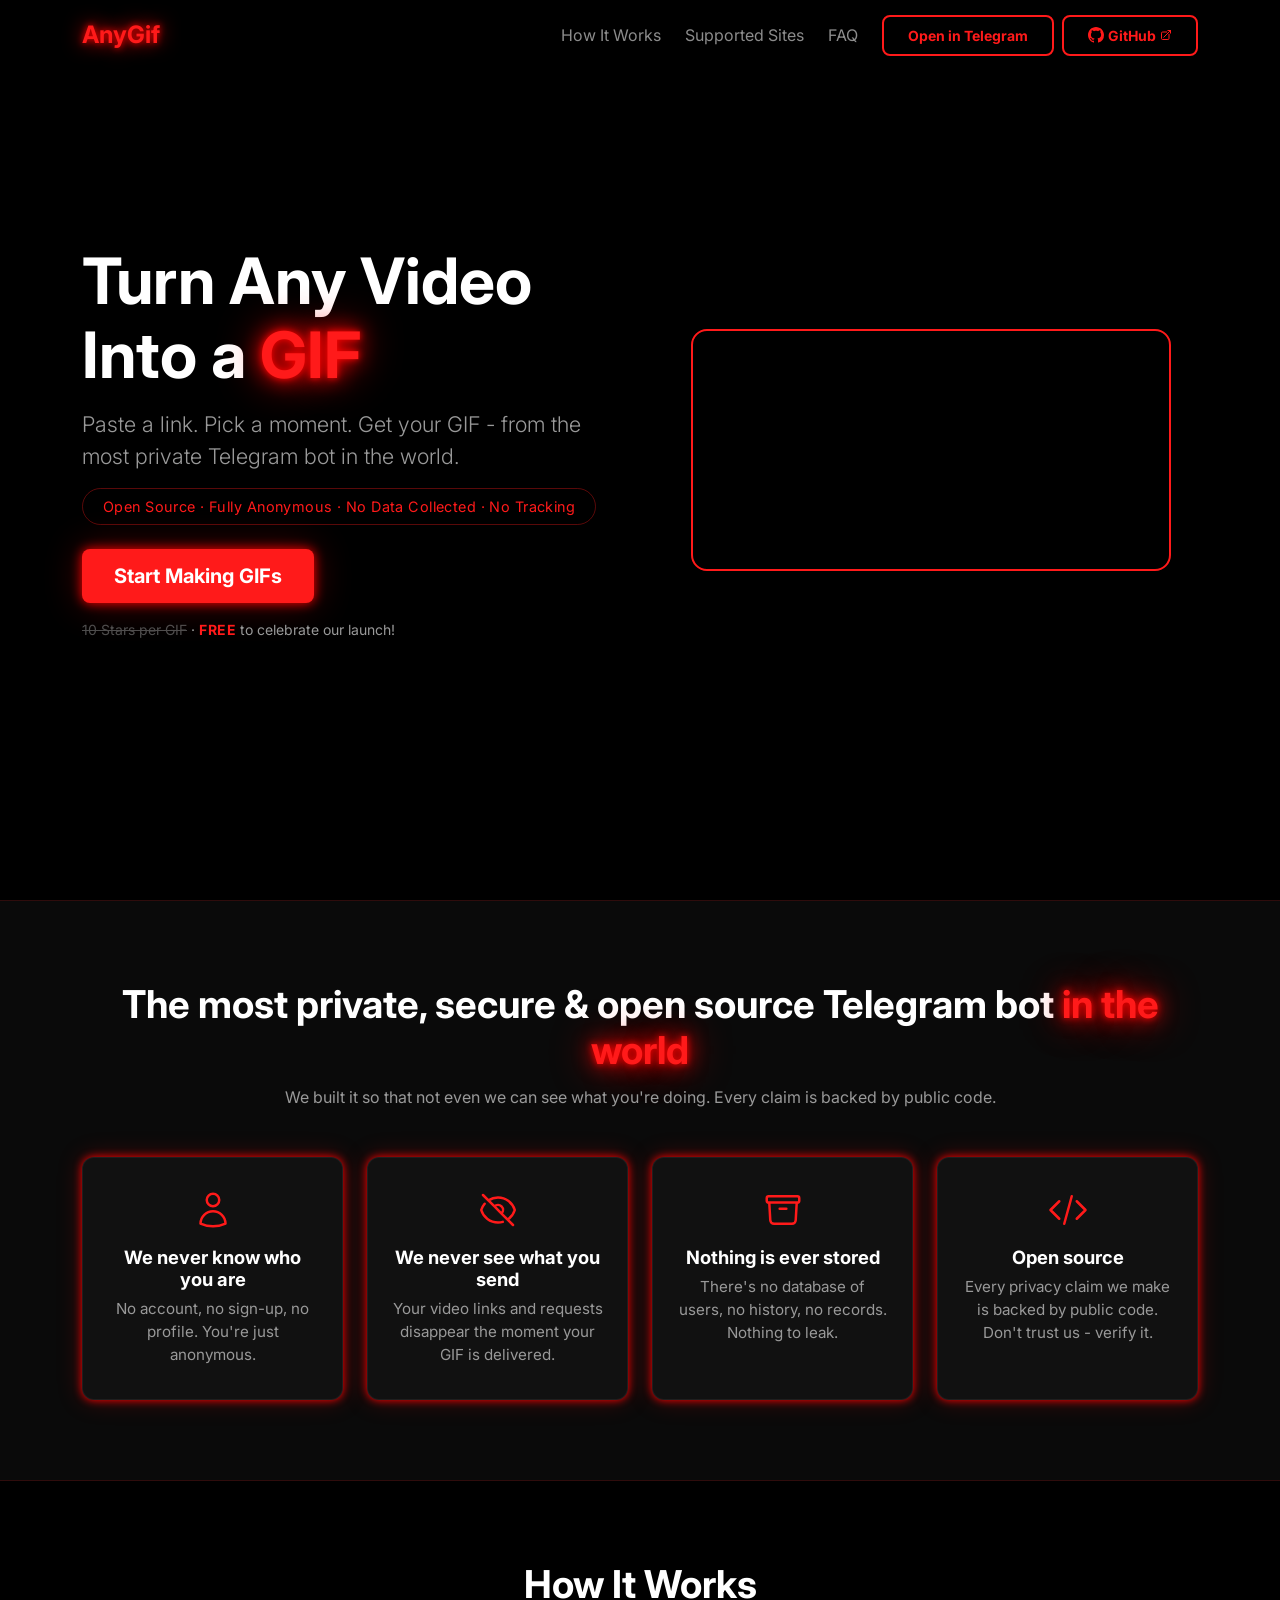
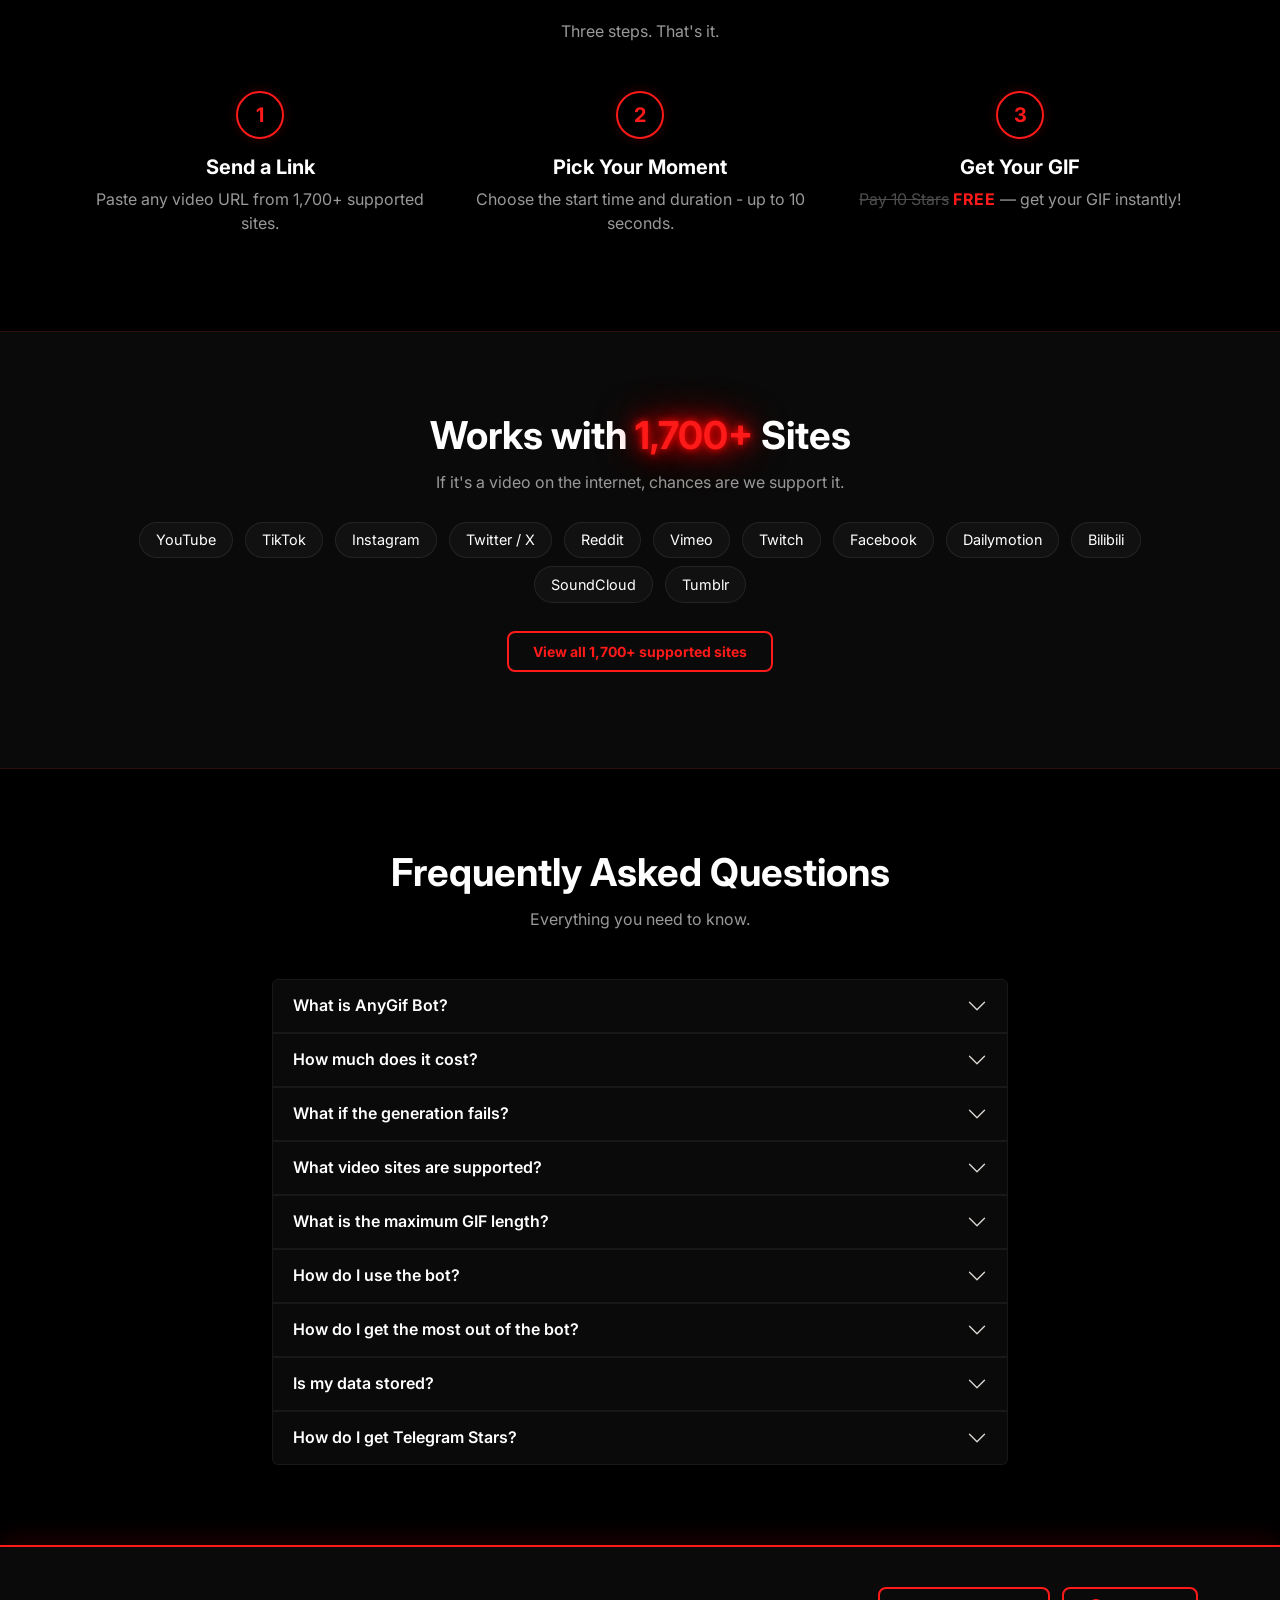
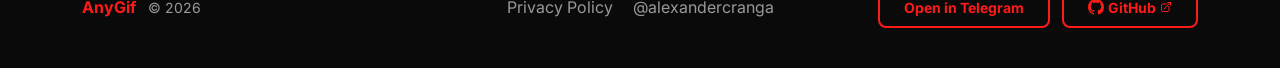
==== commit 12f6c327: "Free until AWS cost grows" ====
--- a/docs/index.html
+++ b/docs/index.html
@@ -13,17 +13,17 @@
     gtag('config', 'G-8D807XM541');
   </script>
 
-  <title>AnyGif - Open Source, Private & Secure Telegram Bot | Turn Any Video Into a GIF</title>
-  <meta name="description" content="AnyGif is an open source, private and secure Telegram bot that converts any video URL into a GIF. Works with YouTube, TikTok, Instagram, Twitter, Reddit and 1,700+ sites. Fully anonymous, no data collected.">
-  <meta name="keywords" content="video to gif, telegram bot, gif maker, youtube to gif, tiktok to gif, instagram to gif, convert video to gif, gif converter, telegram gif bot, video gif converter, make gif from video, anygif">
+  <title>AnyGif - Free, Open Source, Private & Secure Telegram Bot | Turn Any Video Into a GIF</title>
+  <meta name="description" content="AnyGif is a free, open source, private and secure Telegram bot that converts any video URL into a GIF. Currently free to celebrate our launch! Works with YouTube, TikTok, Instagram, Twitter, Reddit and 1,700+ sites. Fully anonymous, no data collected.">
+  <meta name="keywords" content="video to gif, telegram bot, gif maker, youtube to gif, tiktok to gif, instagram to gif, convert video to gif, gif converter, telegram gif bot, video gif converter, make gif from video, anygif, free gif maker, free video to gif, free telegram gif bot">
   <meta name="robots" content="index, follow">
   <link rel="canonical" href="https://anygifbot.com">
 
   <!-- Open Graph -->
   <meta property="og:type" content="website">
   <meta property="og:site_name" content="AnyGif">
-  <meta property="og:title" content="AnyGif - Open Source, Private & Secure Telegram Bot">
-  <meta property="og:description" content="Open source, private and secure Telegram bot that converts any video URL into a GIF. YouTube, TikTok, Instagram, Twitter and 1,700+ sites. Fully anonymous.">
+  <meta property="og:title" content="AnyGif - Free, Open Source, Private & Secure Telegram Bot">
+  <meta property="og:description" content="Free, open source, private and secure Telegram bot that converts any video URL into a GIF. Currently free to celebrate our launch! YouTube, TikTok, Instagram, Twitter and 1,700+ sites. Fully anonymous.">
   <meta property="og:url" content="https://anygifbot.com">
   <meta property="og:image" content="https://anygifbot.com/assets/og-image.png">
   <meta property="og:image:width" content="1200">
@@ -34,8 +34,8 @@
   <meta name="twitter:card" content="summary_large_image">
   <meta name="twitter:site" content="@alexandercranga">
   <meta name="twitter:creator" content="@alexandercranga">
-  <meta name="twitter:title" content="AnyGif - Open Source, Private & Secure Telegram Bot">
-  <meta name="twitter:description" content="Open source, private and secure Telegram bot that converts any video into a GIF. 1,700+ sites supported. Fully anonymous.">
+  <meta name="twitter:title" content="AnyGif - Free, Open Source, Private & Secure Telegram Bot">
+  <meta name="twitter:description" content="Free, open source, private and secure Telegram bot that converts any video into a GIF. Currently free to celebrate our launch! 1,700+ sites supported. Fully anonymous.">
   <meta name="twitter:image" content="https://anygifbot.com/assets/og-image.png">
 
   <!-- Favicon -->
@@ -61,11 +61,11 @@
     "name": "AnyGif Bot",
     "operatingSystem": "Telegram",
     "applicationCategory": "MultimediaApplication",
-    "description": "Open source, private and secure Telegram bot that converts any video URL into a GIF. Fully anonymous, zero data collected. Works with 1,700+ sites.",
+    "description": "Free, open source, private and secure Telegram bot that converts any video URL into a GIF. Currently free to celebrate our launch. Fully anonymous, zero data collected. Works with 1,700+ sites.",
     "url": "https://t.me/anygif_bot",
     "offers": {
       "@type": "Offer",
-      "price": "10",
+      "price": "0",
       "priceCurrency": "XTR"
     }
   }
@@ -76,13 +76,13 @@
     "@type": "FAQPage",
     "mainEntity": [
       {"@type": "Question", "name": "What is AnyGif Bot?", "acceptedAnswer": {"@type": "Answer", "text": "AnyGif is a Telegram bot that converts any video URL into a GIF. Just paste a link, choose the moment you want, and get your GIF delivered right in the chat."}},
-      {"@type": "Question", "name": "How much does it cost?", "acceptedAnswer": {"@type": "Answer", "text": "Each GIF costs 10 Telegram Stars. Stars are Telegram's built-in digital currency that you can purchase directly within the app."}},
-      {"@type": "Question", "name": "What if the generation fails?", "acceptedAnswer": {"@type": "Answer", "text": "If your GIF fails to generate for any reason, your 10 Stars are automatically refunded. You'll never be charged for a GIF you didn't receive."}},
+      {"@type": "Question", "name": "How much does it cost?", "acceptedAnswer": {"@type": "Answer", "text": "AnyGif is currently free to celebrate our launch! Normally each GIF costs 10 Telegram Stars, but right now every generation is on us."}},
+      {"@type": "Question", "name": "What if the generation fails?", "acceptedAnswer": {"@type": "Answer", "text": "If your GIF fails to generate for any reason, just try again. It's free!"}},
       {"@type": "Question", "name": "What video sites are supported?", "acceptedAnswer": {"@type": "Answer", "text": "AnyGif supports over 1,700 websites including YouTube, TikTok, Instagram, Twitter/X, Reddit, Vimeo, Twitch, adult sites, and many more."}},
       {"@type": "Question", "name": "What is the maximum GIF length?", "acceptedAnswer": {"@type": "Answer", "text": "GIFs can be up to 10 seconds long. You choose the start time and duration when creating your GIF."}},
       {"@type": "Question", "name": "How do I get the most out of the bot?", "acceptedAnswer": {"@type": "Answer", "text": "We recommend adding AnyGif as an exception so your GIFs aren't automatically saved to your camera roll. On iOS: go to Settings → Data and Storage → Save to Photos → Private Chats → Add Exception, then select AnyGif and set it to save neither photos nor videos. On Android: go to Settings → Data and Storage → Save to Gallery → Add Exception, then select AnyGif and set it to save neither photos nor videos."}},
       {"@type": "Question", "name": "Is my data stored?", "acceptedAnswer": {"@type": "Answer", "text": "No. AnyGif is fully anonymous and collects zero data. No user IDs, chat IDs, video URLs, or generated GIFs are stored. Videos are processed in real-time and immediately discarded."}},
-      {"@type": "Question", "name": "How do I get Telegram Stars?", "acceptedAnswer": {"@type": "Answer", "text": "You can purchase Telegram Stars directly within the Telegram app. Go to Settings, then My Stars, or simply try to pay for a GIF and Telegram will prompt you to buy Stars."}}
+      {"@type": "Question", "name": "How do I get Telegram Stars?", "acceptedAnswer": {"@type": "Answer", "text": "You don't need Telegram Stars right now — AnyGif is currently free! When pricing returns, Stars are Telegram's built-in digital currency that you can purchase directly within the app."}}
     ]
   }
   </script>
@@ -132,9 +132,12 @@
           </div>
           <div class="d-flex align-items-center gap-3 flex-wrap">
             <a class="btn btn-neon btn-lg" href="https://t.me/anygif_bot" target="_blank" rel="noopener">Start Making GIFs</a>
-            <span id="gif-count" class="small" style="color:var(--text-muted);opacity:0;transition:opacity .4s"></span>
-          </div>
-          <p class="mt-3 small" style="color:var(--text-muted)">10 Stars per GIF &middot; Automatic refund if generation fails</p>
+            <div id="gif-count" style="opacity:0;transition:opacity .4s;line-height:1.2">
+              <div id="gif-count-number" style="color:var(--neon);font-size:1.6rem;font-weight:700;animation:pulse-glow-text 2.5s ease-in-out infinite"></div>
+              <div style="color:var(--text-muted);font-size:0.75rem;letter-spacing:.04em;text-transform:uppercase">GIFs generated so far</div>
+            </div>
+          </div>
+          <p class="mt-3 small" style="color:var(--text-muted)"><span class="price-struck">10 Stars per GIF</span> &middot; <span class="free-badge">FREE</span> to celebrate our launch!</p>
         </div>
         <!-- Demo video: desktop only, right column -->
         <div class="col-lg-6 d-none d-lg-flex justify-content-center">
@@ -211,7 +214,7 @@
         <div class="col-md-4">
           <div class="step-number">3</div>
           <h3 class="h5 fw-bold mb-2">Get Your GIF</h3>
-          <p style="color:var(--text-muted)">Pay 10 Stars and receive your GIF instantly.</p>
+          <p style="color:var(--text-muted)"><span class="price-struck">Pay 10 Stars</span> <span class="free-badge">FREE</span> — get your GIF instantly!</p>
         </div>
       </div>
     </div>
@@ -312,7 +315,7 @@
                 <button class="accordion-button collapsed" type="button" data-bs-toggle="collapse" data-bs-target="#faq2">How much does it cost?</button>
               </h2>
               <div id="faq2" class="accordion-collapse collapse" data-bs-parent="#faqAccordion">
-                <div class="accordion-body">Each GIF costs 10 Telegram Stars. Stars are Telegram's built-in digital currency that you can purchase directly within the app.</div>
+                <div class="accordion-body">AnyGif is currently <strong>free</strong> to celebrate our launch! Normally each GIF costs 10 Telegram Stars, but right now every generation is on us.</div>
               </div>
             </div>
 
@@ -321,7 +324,7 @@
                 <button class="accordion-button collapsed" type="button" data-bs-toggle="collapse" data-bs-target="#faq3">What if the generation fails?</button>
               </h2>
               <div id="faq3" class="accordion-collapse collapse" data-bs-parent="#faqAccordion">
-                <div class="accordion-body">If your GIF fails to generate for any reason, your 10 Stars are automatically refunded. You'll never be charged for a GIF you didn't receive.</div>
+                <div class="accordion-body">If your GIF fails to generate for any reason, just try again. It's free!</div>
               </div>
             </div>
 
@@ -348,7 +351,7 @@
                 <button class="accordion-button collapsed" type="button" data-bs-toggle="collapse" data-bs-target="#faq6">How do I use the bot?</button>
               </h2>
               <div id="faq6" class="accordion-collapse collapse" data-bs-parent="#faqAccordion">
-                <div class="accordion-body">Open <a href="https://t.me/anygif_bot" target="_blank" rel="noopener">@anygif_bot</a> in Telegram and send any video URL. The bot will guide you through selecting the start time and duration, then generate your GIF after payment.</div>
+                <div class="accordion-body">Open <a href="https://t.me/anygif_bot" target="_blank" rel="noopener">@anygif_bot</a> in Telegram and send a command like <code>/gif &lt;URL&gt; &lt;start_time&gt; &lt;duration&gt;</code>. Your GIF will be generated instantly — no payment required while AnyGif is free!</div>
               </div>
             </div>
 
@@ -375,7 +378,7 @@
                 <button class="accordion-button collapsed" type="button" data-bs-toggle="collapse" data-bs-target="#faq8">How do I get Telegram Stars?</button>
               </h2>
               <div id="faq8" class="accordion-collapse collapse" data-bs-parent="#faqAccordion">
-                <div class="accordion-body">You can purchase Telegram Stars directly within the Telegram app. Go to Settings &rarr; My Stars, or simply try to pay for a GIF and Telegram will prompt you to buy Stars if you don't have enough.</div>
+                <div class="accordion-body">You don't need Telegram Stars right now — AnyGif is currently <strong>free</strong>! When pricing returns, Stars are Telegram's built-in digital currency that you can purchase directly within the Telegram app under Settings &rarr; My Stars.</div>
               </div>
             </div>
 
--- a/docs/css/style.css
+++ b/docs/css/style.css
@@ -138,6 +138,11 @@
   50% { box-shadow: 0 0 24px var(--neon-glow), 0 0 72px rgba(255, 0, 0, .3); }
 }
 
+@keyframes pulse-glow-text {
+  0%, 100% { text-shadow: 0 0 7px var(--neon-glow), 0 0 20px var(--neon-glow); }
+  50% { text-shadow: 0 0 14px var(--neon-glow), 0 0 40px var(--neon-glow), 0 0 80px rgba(255, 0, 0, .4); }
+}
+
 .badge-anon {
   display: inline-block;
   font-size: .9rem;
@@ -319,6 +324,21 @@
   padding-left: 1.25rem;
 }
 
+/* ===== Free Mode ===== */
+
+.free-badge {
+  color: var(--neon);
+  font-weight: 700;
+  text-transform: uppercase;
+  letter-spacing: .04em;
+  animation: pulse-glow-text 2.5s ease-in-out infinite;
+}
+
+.price-struck {
+  text-decoration: line-through;
+  opacity: 0.5;
+}
+
 /* ===== Responsive ===== */
 
 @media (max-width: 767.98px) {
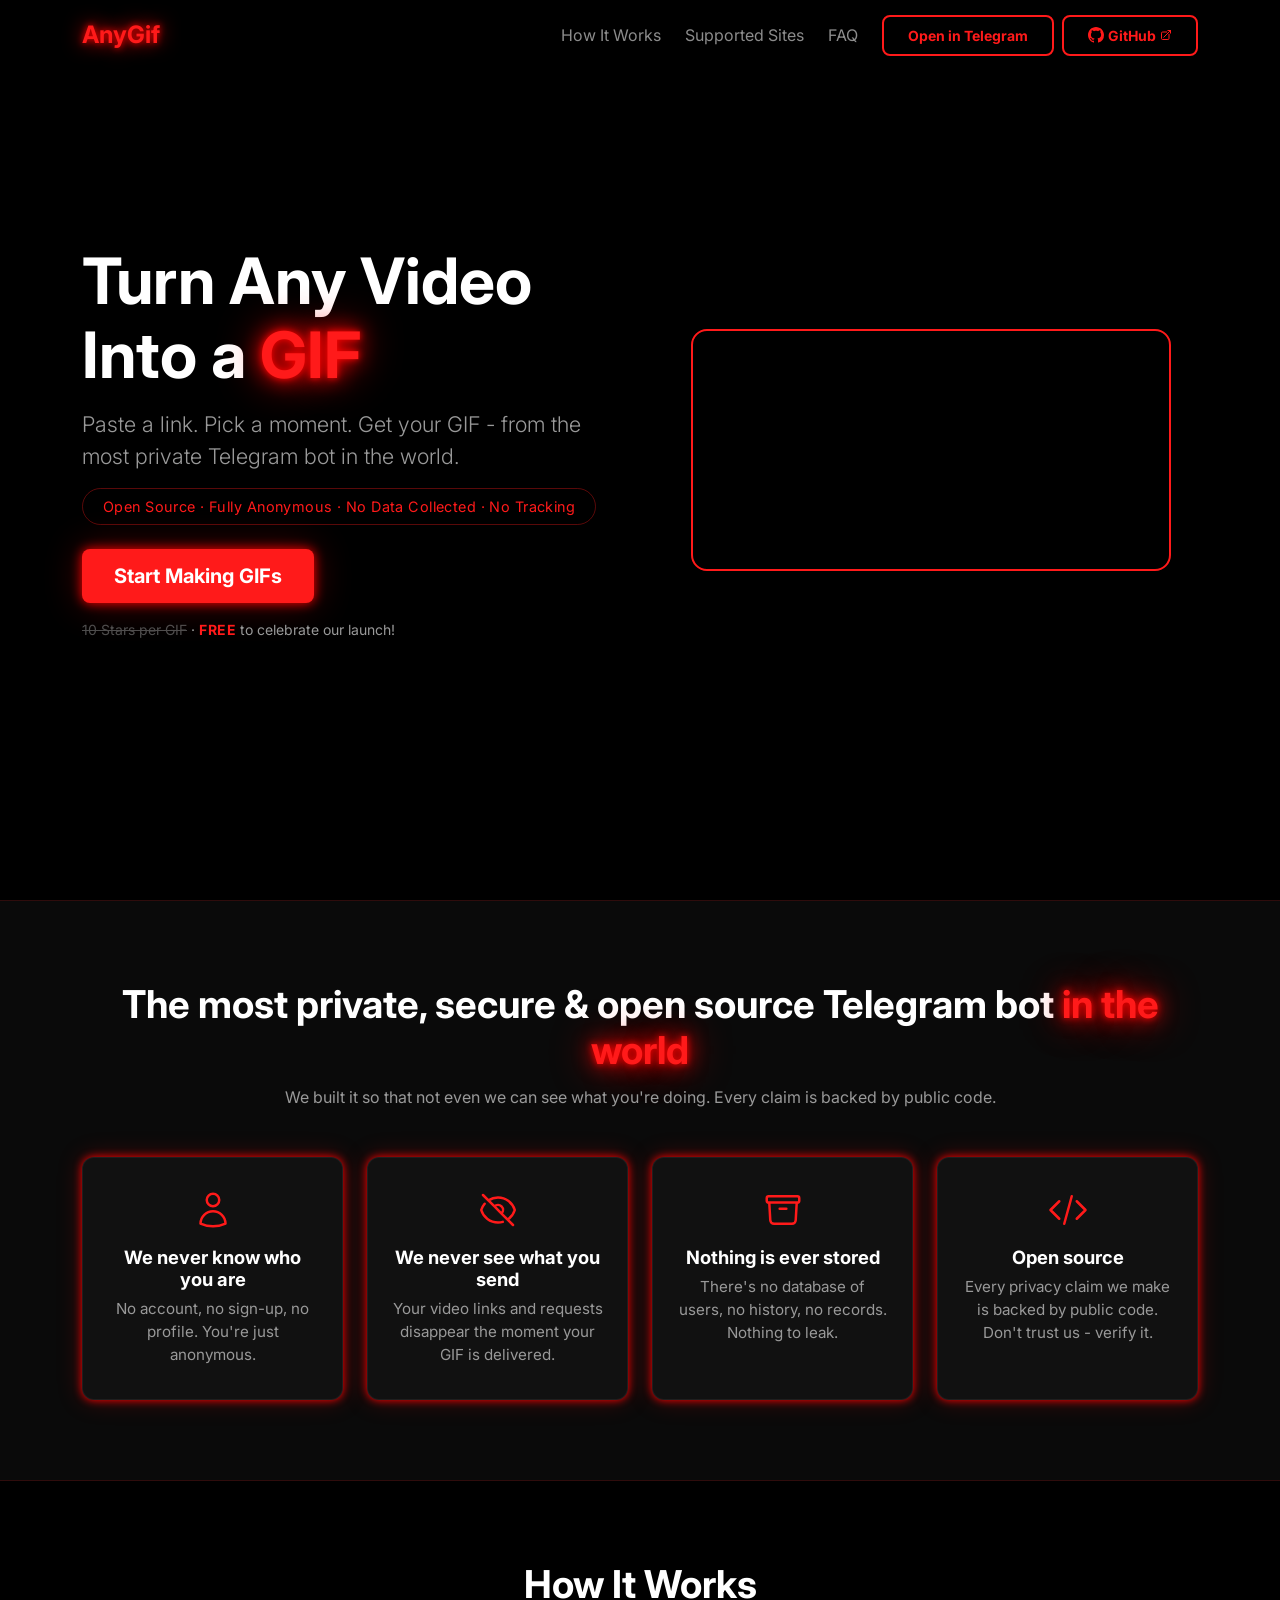
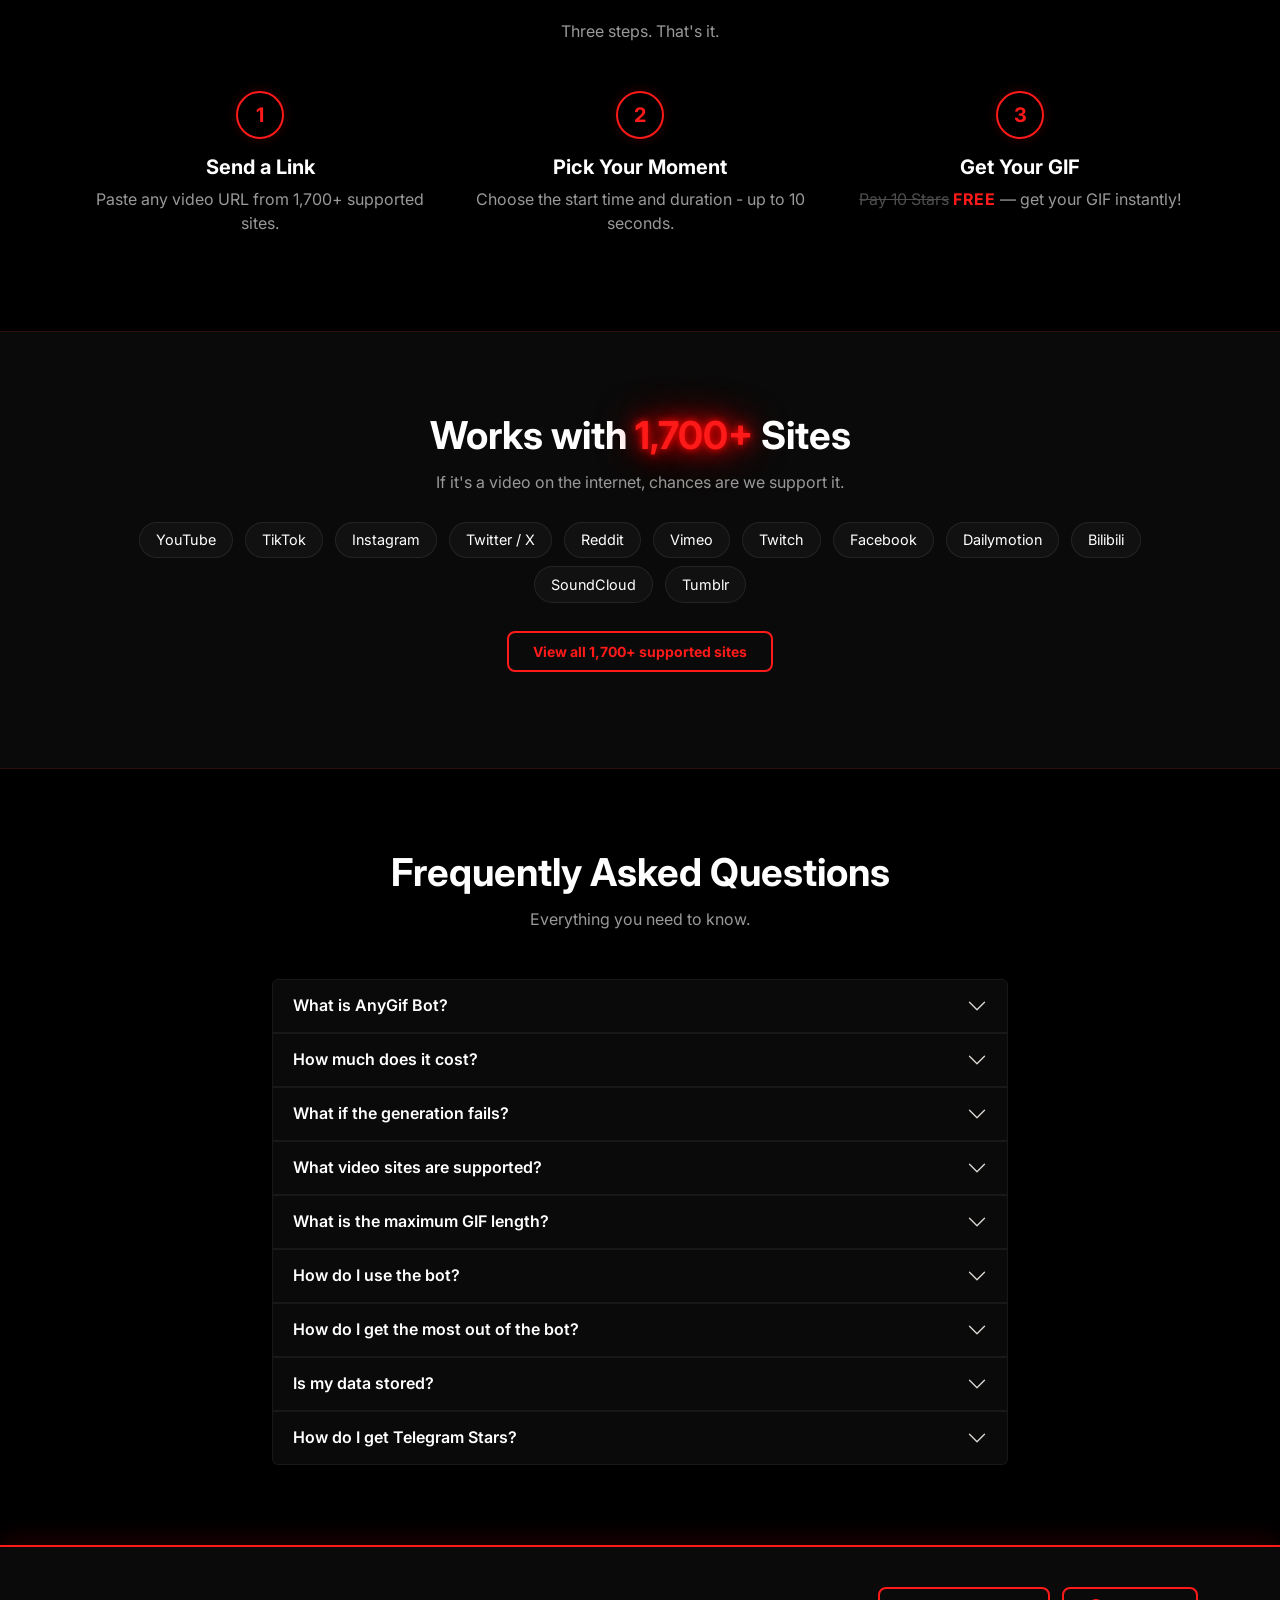
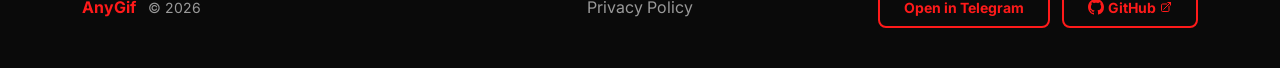
==== commit 22d39f29: "Improve mobile page" ====
--- a/docs/index.html
+++ b/docs/index.html
@@ -133,7 +133,7 @@
           <div class="d-flex align-items-center gap-3 flex-wrap">
             <a class="btn btn-neon btn-lg" href="https://t.me/anygif_bot" target="_blank" rel="noopener">Start Making GIFs</a>
             <div id="gif-count" style="opacity:0;transition:opacity .4s;line-height:1.2">
-              <div id="gif-count-number" style="color:var(--neon);font-size:1.6rem;font-weight:700;animation:pulse-glow-text 2.5s ease-in-out infinite"></div>
+              <div id="gif-count-number" style="color:var(--neon);font-size:2.8rem;font-weight:700;animation:pulse-glow-text 2.5s ease-in-out infinite"></div>
               <div style="color:var(--text-muted);font-size:0.75rem;letter-spacing:.04em;text-transform:uppercase">GIFs generated so far</div>
             </div>
           </div>
@@ -397,8 +397,7 @@
           <span class="ms-2 small" style="color:var(--text-muted)">&copy; 2026</span>
         </div>
         <div class="col-md-4 mb-3 mb-md-0 text-md-center">
-          <a href="privacy.html" class="me-3">Privacy Policy</a>
-          <a href="https://x.com/alexandercranga" target="_blank" rel="noopener">@alexandercranga</a>
+          <a href="privacy.html">Privacy Policy</a>
         </div>
         <div class="col-md-4 text-md-end">
           <a class="btn btn-neon-outline btn-sm" href="https://t.me/anygif_bot" target="_blank" rel="noopener">Open in Telegram</a>
--- a/docs/css/style.css
+++ b/docs/css/style.css
@@ -15,7 +15,7 @@
 
 * { box-sizing: border-box; }
 
-html { scroll-behavior: smooth; }
+html { scroll-behavior: smooth; overflow-x: hidden; }
 
 body {
   background: var(--bg);
@@ -339,10 +339,17 @@
   opacity: 0.5;
 }
 
+/* ===== Hide scrollbars (keep scroll functional) ===== */
+
+html, body { scrollbar-width: none; }
+html::-webkit-scrollbar, body::-webkit-scrollbar { display: none; }
+
 /* ===== Responsive ===== */
 
 @media (max-width: 767.98px) {
   .hero { text-align: center; }
+  .hero .d-flex.flex-wrap { justify-content: center; }
+  .hero #gif-count { text-align: center; }
   .hero-demo-video { margin: 0 auto 2rem; max-width: 320px; }
   section { padding: 3.5rem 0; }
   .btn-neon { width: 100%; }
